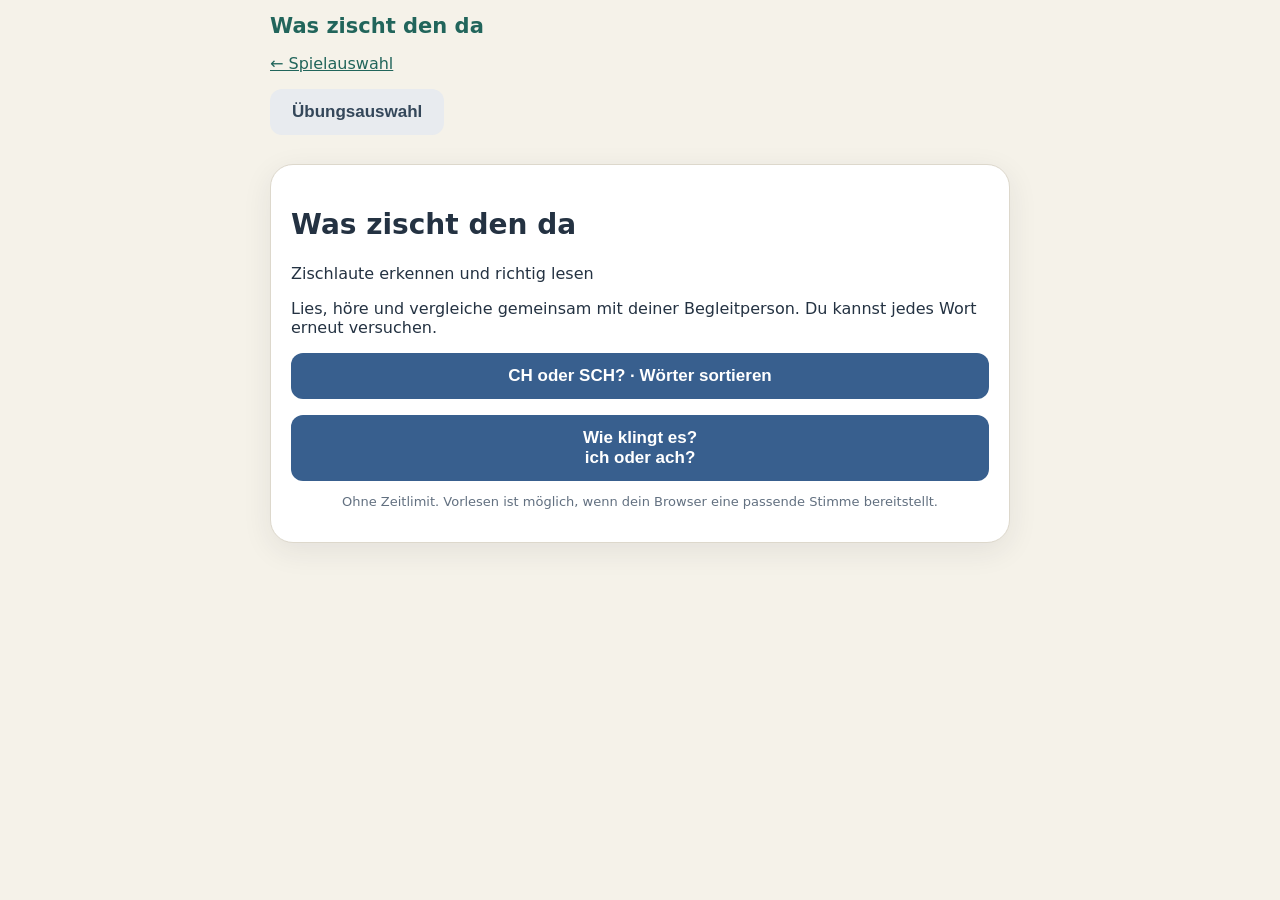
==== laute.html @ d6c812e1 "Add fifteen CH word pairs and randomize Ich or Ach questions" ====
<!doctype html><html lang="de"><head><meta charset="utf-8"><meta name="viewport" content="width=device-width,initial-scale=1"><title>Lesedetektive · Was zischt den da</title><link rel="icon" href="icon.svg"><style>
:root{font-family:system-ui,'Segoe UI',sans-serif;color:#243242;background:#f5f2e9}*{box-sizing:border-box}body{margin:0;padding:14px}.app{max-width:740px;margin:auto}.top{display:flex;justify-content:space-between;align-items:center;gap:8px}.brand{font-size:21px;font-weight:850}.sub{color:#627080;font-size:13px}.progress{display:flex;gap:4px;margin:13px 0 16px}.progress i{height:8px;flex:1;background:#dddcd3;border-radius:10px}.progress i.current{background:#6494ce}.progress i.done{background:#64ad80}.card{border:1px solid #ddd8cc;background:white;border-radius:23px;padding:20px;box-shadow:0 8px 30px #1f293715}.eyebrow{font-size:12px;color:#66778b;letter-spacing:.09em;font-weight:800;text-align:center;text-transform:uppercase}.reading{min-height:160px;display:flex;flex-direction:column;justify-content:center;align-items:center;gap:17px;padding:12px 0 20px}.duel{display:flex;gap:15px;justify-content:center;align-items:center;flex-wrap:wrap}.duel span{font-weight:850;font-size:clamp(34px,7vw,58px);background:#f2f5fa;padding:13px 20px;border-radius:16px}.duel span:nth-child(1){color:#2874ad}.duel span:nth-child(2){color:#ad6c21}.readline{text-align:center;font-size:clamp(24px,4.5vw,33px);font-weight:700;line-height:1.5}.readline.small{font-size:clamp(20px,3.8vw,26px)}.actions{display:flex;justify-content:center;gap:65px;margin:14px 0}.circle{width:84px;height:84px;border:0;border-radius:50%;font-size:38px;color:white;font-weight:bold;box-shadow:0 5px 0 #0002;cursor:pointer;touch-action:manipulation}.red{background:#d44747}.green{background:#21975a}.caption{text-align:center;font-size:13px;color:#66717d}.flag{font-size:13px;text-align:center;color:#9a581f;margin:8px}.searchwords{display:flex;gap:7px;justify-content:center;align-items:center;flex-wrap:wrap;padding:13px 0}.word{border:2px solid #d7dce5;background:#f0f3f7;color:#4c5662;border-radius:12px;min-width:80px;padding:11px 12px;font-size:clamp(16px,3vw,22px);font-weight:750;transition:transform .2s,background .2s;position:relative}.word.active{background:#fff1bc;border-color:#c58c20;color:#34312b;transform:scale(1.12);box-shadow:0 4px 10px #a67a2433;z-index:2}.word.found{background:#e5f3eb;border-color:#77b58a;color:#426e50}.word.found:after{content:' ✓'}.word.jump{animation:jump .5s ease}@keyframes jump{40%{transform:translateY(-13px) scale(1.15)}70%{transform:translateY(1px)}}.scene{position:relative;width:100%;aspect-ratio:1.28;border:3px solid #e2dacb;border-radius:19px;overflow:hidden;background:linear-gradient(#cfe9f5 0 58%,#acd498 58% 100%)}.scene.winter{background:linear-gradient(#bddff3 0 54%,#f3f9fc 54% 100%)}.scene.field{background:linear-gradient(#d3effd 0 50%,#9dd18c 50% 100%)}.scene.room{background:linear-gradient(#fbe9d6 0 65%,#d9b895 65%)}.scene.pond{background:linear-gradient(#b5e6f7 0 48%,#92cd77 48% 65%,#65b6d7 65%)}.scene.space{background:linear-gradient(#bde7fb 0 50%,#b7dba0 50%)}.scene:before{content:'';position:absolute;inset:0;pointer-events:none;background:radial-gradient(circle at 87% 15%,#ffe188 0 5%,transparent 5.3%),radial-gradient(ellipse at 12% 22%,#fff9 0 8%,transparent 8.5%)}.object{position:absolute;display:flex;align-items:center;justify-content:center;border:2px solid transparent;background:none;border-radius:20px;font-size:clamp(26px,6vw,54px);line-height:1.1;min-width:40px;min-height:40px;transform:translate(-50%,-50%);cursor:pointer;touch-action:manipulation;padding:2px;user-select:none}.object.big{font-size:clamp(50px,11vw,98px)}.object.sm{font-size:clamp(24px,4.5vw,39px)}.object.found{background:#e8ffde99;border-color:#319d66}.object.found:after{content:'✓';position:absolute;right:-5px;top:-9px;color:white;background:#289552;border-radius:50%;font-size:15px;padding:4px}.object.wrong{animation:shake .32s}@keyframes shake{0%,100%{translate:0}30%{translate:-5px}70%{translate:5px}}.object:focus-visible,.circle:focus-visible,.nav:focus-visible{outline:4px solid #1467be}.notice{font-size:14px;min-height:38px;text-align:center;padding:10px 0;color:#456274}.nav{background:#385f8e;border:0;border-radius:12px;color:white;font-size:17px;font-weight:750;padding:13px 22px;cursor:pointer}.nav.secondary{background:#e8ebef;color:#34475a}.bottom{display:flex;justify-content:space-between;gap:8px;flex-wrap:wrap}.hidden{display:none!important}.end{text-align:center;display:grid;gap:13px;justify-items:center;padding:35px 5px}.end .medal{font-size:65px}.helper{margin-top:13px;font-size:13px;color:#627080;text-align:center}button:disabled{opacity:.45;cursor:default}@media(max-width:420px){body{padding:7px}.card{padding:13px}.circle{width:76px;height:76px}.actions{gap:46px}.word{min-width:68px;padding:8px}}
a{color:#21655b}h1{font-size:28px}.brand{color:#21655b}</style></head><body><main class="app"><header class="top"><div class="brand">Was zischt den da</div><div id="counter" class="sub"></div></header><p><a href="index.html">← Spielauswahl</a></p><button id="menuButton" class="nav secondary">Übungsauswahl</button><div id="progress" class="progress"></div><section id="menu" class="card"><h1>Was zischt den da</h1><p>Zischlaute erkennen und richtig lesen</p><p>Lies, höre und vergleiche gemeinsam mit deiner Begleitperson. Du kannst jedes Wort erneut versuchen.</p><div style="display:grid;gap:16px"><button class="nav" onclick="startSort()">CH oder SCH? · Wörter sortieren</button><button class="nav" onclick="startFamily()">Wie klingt es?<br>ich oder ach?</button></div><p class="helper">Ohne Zeitlimit. Vorlesen ist möglich, wenn dein Browser eine passende Stimme bereitstellt.</p></section><section id="newgame" class="card hidden"><div id="newcontent"></div><p id="feedback" class="notice" aria-live="polite"></p></section></main><script>
const $=id=>document.getElementById(id);
const shuffle=a=>{let r=[...a];for(let i=r.length-1;i>0;i--){const j=Math.floor(Math.random()*(i+1));[r[i],r[j]]=[r[j],r[i]]}return r};
function show(which){for(const id of ['menu','newgame'])$(id).classList.toggle('hidden',id!==which)}
const soft=["ich","sich","weichen","sichern","mich","dich","Licht","Gesicht","Becher","weich","Sträucher","Fläche","Fächer","Nächte","echt","Wächter","lächeln","sprechen","schwächer","räuchern","Tücher","Küche","Bräuche","Köche"];
const rough=["ach","Bach","wach","krachen","wachen","Sachen","machen","Dach","Fach","lachen","suchen","Buch","Tuch","Strauch","flach","Nacht","acht","Sprache","schwach","Rauch","Kuchen","brauchen","kochen"];
const sh=['mischen','wischen','matschen','Schein','scheuen','Asche','Fisch','Tisch','Tasche','waschen','Masche','Schule'];
const families=[["Bach","Bäche","Ein Bach fließt. Zwei Bäche fließen."],["Buch","Bücher","Ein Buch liegt auf dem Tisch. Daneben liegen zwei Bücher."],["Loch","Löcher","Ein Loch ist im Käse. Der andere Käse hat viele Löcher."],["Dach","Dächer","Ein Dach ist rot. Die anderen Dächer sind blau."],["Bauch","Bäuche","Ein Bauch knurrt. Nach dem Essen sind die Bäuche voll."],["Strauch","Sträucher"],["flach","Fläche"],["Fach","Fächer"],["Nacht","Nächte"],["acht","echt"],["wachen","Wächter"],["lachen","lächeln"],["Sprache","sprechen"],["schwach","schwächer"],["wach","weich"],["Rauch","räuchern"],["Tuch","Tücher"],["Kuchen","Küche"],["brauchen","Bräuche"],["kochen","Köche"]];
let queue=[],qi=0,kind='',locked=false,selected=null,familyQuestion='ich';
function speakWord(word){if(!('speechSynthesis' in window)){feedback('Hier ist keine Vorlesestimme verfügbar. Bitte lass dir das Wort vorlesen.');return}speechSynthesis.cancel();const u=new SpeechSynthesisUtterance(word);u.lang='de-DE';u.rate=.78;speechSynthesis.speak(u)}
function feedback(t){$('feedback').textContent=t}
function home(){if('speechSynthesis' in window)speechSynthesis.cancel();show('menu');$('counter').textContent='';$('progress').innerHTML=''}
$('menuButton').onclick=home;

function startSort(){kind='sort';queue=shuffle([...soft.map(w=>[w,'soft']),...rough.map(w=>[w,'rough']),...sh.map(w=>[w,'sh'])]);qi=0;renderNew()}
function startFamily(){kind='family';qi=0;renderNew()}
function newProgress(total){$('counter').textContent=(qi+1)+' / '+total;$('progress').innerHTML=Array.from({length:total},(_,i)=>'<i class="'+(i<qi?'done':i===qi?'current':'')+'"></i>').join('')}
function renderNew(){locked=false;selected=null;show('newgame');feedback('');if(kind==='sort'){newProgress(queue.length);let w=queue[qi][0];$('newcontent').innerHTML='<div class="eyebrow">CH oder SCH?</div><p>Lies das Wort laut. Wie klingt es?</p><div class="reading"><div class="readline" style="font-size:48px">'+w+'</div><button class="nav secondary" id="hear">🔊 Wort hören</button></div><div style="display:grid;gap:12px"><button class="nav" onclick="answer(\'soft\')">CH wie in ich</button><button class="nav" onclick="answer(\'rough\')">CH wie in ach</button><button class="nav" onclick="answer(\'sh\')">SCH wie in Schule</button></div><button class="nav hidden" id="continue" style="margin-top:18px" onclick="advance()">Weiter →</button>';$('hear').onclick=()=>speakWord(w)}else{newProgress(families.length);familyQuestion=Math.random()<.5?'ich':'ach';let f=families[qi];$('newcontent').innerHTML='<div class="eyebrow">Wie klingt es?<br>ich oder ach?</div><h2>Lies beide Wörter.</h2><div class="duel">'+f.slice(0,2).map((w,i)=>'<button class="nav secondary" style="font-size:36px" onclick="speakWord(families[qi]['+i+'])">'+w+' 🔊</button>').join('')+'</div>'+(f[2]?'<p class="readline small">'+f[2]+'</p>':'')+'<p>In welchem Wort klingt <strong>ch</strong> wie in <strong>'+familyQuestion+'</strong>?</p><div class="duel">'+f.slice(0,2).map((w,i)=>'<button class="nav" onclick="familyAnswer('+i+')">'+w+'</button>').join('')+'</div><div id="discovery" class="hidden"><p class="readline small">'+f[0]+' → '+f[1]+'</p><p>Die Buchstaben <strong>ch</strong> bleiben gleich. Sprich beide Wörter noch einmal und achte auf den Buchstaben davor.</p><button class="nav" onclick="advance()">Weiter →</button></div>'}}
function answer(group){if(locked)return;if(group!==queue[qi][1]){feedback('Hör noch einmal genau hin. Sprich das Wort zusammen mit deiner Begleitperson. Du kannst es erneut versuchen.');return}locked=true;feedback('✓ Richtig zugeordnet!');$('continue').classList.remove('hidden')}
function familyAnswer(i){if(locked)return;const correct=familyQuestion==='ich'?1:0;if(i!==correct){feedback('Sprich beide Wörter noch einmal. Suche den Klang wie in „'+familyQuestion+'“.');return}locked=true;feedback('✓ Genau! '+families[qi][correct]+' hat den '+(familyQuestion==='ich'?'Ich':'Ach')+'-Laut.');$('discovery').classList.remove('hidden')}
function advance(){qi++;let total=kind==='sort'?queue.length:families.length;if(qi<total){renderNew();return}show('newgame');$('counter').textContent=total+' / '+total;$('progress').innerHTML=Array.from({length:total},()=>'<i class="done"></i>').join('');feedback('');$('newcontent').innerHTML='<div class="end"><div class="medal">🌟</div><h1>Alles entdeckt!</h1><p>'+ (kind==='sort'?'Du hast alle '+total+' Wörter zugeordnet.':'Du hast alle '+total+' Wortpaare verglichen und den Ich-Laut und Ach-Laut entdeckt.')+'</p><button class="nav" onclick="'+(kind==='sort'?'startSort()':'startFamily()')+'">Noch eine Runde</button><button class="nav secondary" onclick="home()">Zur Spielauswahl</button></div>'}
home();

</script></body></html>
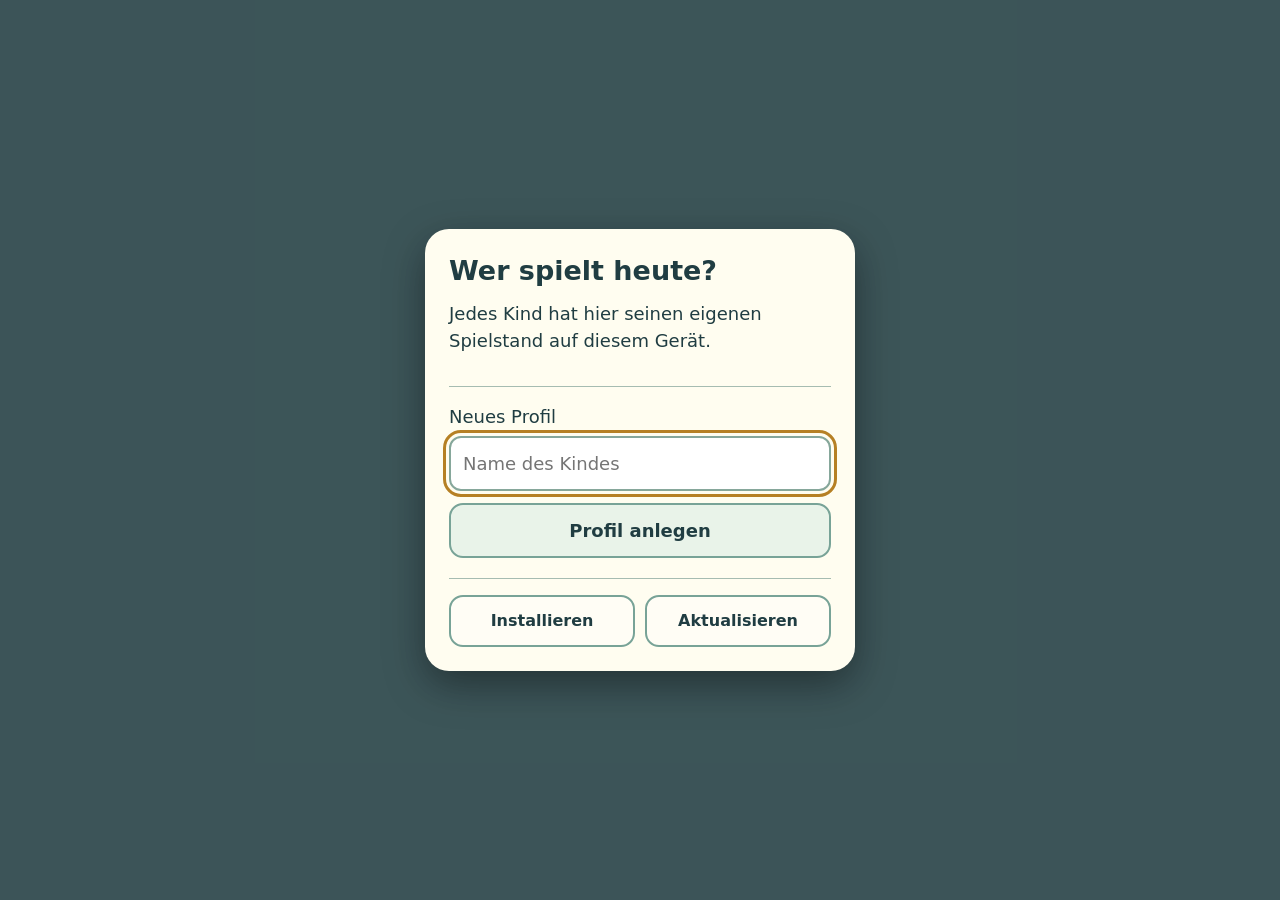
==== commit 0ae3186e: "Add local child profiles, resumable games and installable offline app" ====
--- a/laute.html
+++ b/laute.html
@@ -1,6 +1,6 @@
-<!doctype html><html lang="de"><head><meta charset="utf-8"><meta name="viewport" content="width=device-width,initial-scale=1"><title>Lesedetektive · Was zischt den da</title><link rel="icon" href="icon.svg"><style>
+<!doctype html><html lang="de" class="profile-loading"><head><meta charset="utf-8"><meta name="viewport" content="width=device-width,initial-scale=1,viewport-fit=cover"><title>Lesedetektive · Was zischt den da</title><link rel="icon" href="icon.svg"><style>
 :root{font-family:system-ui,'Segoe UI',sans-serif;color:#243242;background:#f5f2e9}*{box-sizing:border-box}body{margin:0;padding:14px}.app{max-width:740px;margin:auto}.top{display:flex;justify-content:space-between;align-items:center;gap:8px}.brand{font-size:21px;font-weight:850}.sub{color:#627080;font-size:13px}.progress{display:flex;gap:4px;margin:13px 0 16px}.progress i{height:8px;flex:1;background:#dddcd3;border-radius:10px}.progress i.current{background:#6494ce}.progress i.done{background:#64ad80}.card{border:1px solid #ddd8cc;background:white;border-radius:23px;padding:20px;box-shadow:0 8px 30px #1f293715}.eyebrow{font-size:12px;color:#66778b;letter-spacing:.09em;font-weight:800;text-align:center;text-transform:uppercase}.reading{min-height:160px;display:flex;flex-direction:column;justify-content:center;align-items:center;gap:17px;padding:12px 0 20px}.duel{display:flex;gap:15px;justify-content:center;align-items:center;flex-wrap:wrap}.duel span{font-weight:850;font-size:clamp(34px,7vw,58px);background:#f2f5fa;padding:13px 20px;border-radius:16px}.duel span:nth-child(1){color:#2874ad}.duel span:nth-child(2){color:#ad6c21}.readline{text-align:center;font-size:clamp(24px,4.5vw,33px);font-weight:700;line-height:1.5}.readline.small{font-size:clamp(20px,3.8vw,26px)}.actions{display:flex;justify-content:center;gap:65px;margin:14px 0}.circle{width:84px;height:84px;border:0;border-radius:50%;font-size:38px;color:white;font-weight:bold;box-shadow:0 5px 0 #0002;cursor:pointer;touch-action:manipulation}.red{background:#d44747}.green{background:#21975a}.caption{text-align:center;font-size:13px;color:#66717d}.flag{font-size:13px;text-align:center;color:#9a581f;margin:8px}.searchwords{display:flex;gap:7px;justify-content:center;align-items:center;flex-wrap:wrap;padding:13px 0}.word{border:2px solid #d7dce5;background:#f0f3f7;color:#4c5662;border-radius:12px;min-width:80px;padding:11px 12px;font-size:clamp(16px,3vw,22px);font-weight:750;transition:transform .2s,background .2s;position:relative}.word.active{background:#fff1bc;border-color:#c58c20;color:#34312b;transform:scale(1.12);box-shadow:0 4px 10px #a67a2433;z-index:2}.word.found{background:#e5f3eb;border-color:#77b58a;color:#426e50}.word.found:after{content:' ✓'}.word.jump{animation:jump .5s ease}@keyframes jump{40%{transform:translateY(-13px) scale(1.15)}70%{transform:translateY(1px)}}.scene{position:relative;width:100%;aspect-ratio:1.28;border:3px solid #e2dacb;border-radius:19px;overflow:hidden;background:linear-gradient(#cfe9f5 0 58%,#acd498 58% 100%)}.scene.winter{background:linear-gradient(#bddff3 0 54%,#f3f9fc 54% 100%)}.scene.field{background:linear-gradient(#d3effd 0 50%,#9dd18c 50% 100%)}.scene.room{background:linear-gradient(#fbe9d6 0 65%,#d9b895 65%)}.scene.pond{background:linear-gradient(#b5e6f7 0 48%,#92cd77 48% 65%,#65b6d7 65%)}.scene.space{background:linear-gradient(#bde7fb 0 50%,#b7dba0 50%)}.scene:before{content:'';position:absolute;inset:0;pointer-events:none;background:radial-gradient(circle at 87% 15%,#ffe188 0 5%,transparent 5.3%),radial-gradient(ellipse at 12% 22%,#fff9 0 8%,transparent 8.5%)}.object{position:absolute;display:flex;align-items:center;justify-content:center;border:2px solid transparent;background:none;border-radius:20px;font-size:clamp(26px,6vw,54px);line-height:1.1;min-width:40px;min-height:40px;transform:translate(-50%,-50%);cursor:pointer;touch-action:manipulation;padding:2px;user-select:none}.object.big{font-size:clamp(50px,11vw,98px)}.object.sm{font-size:clamp(24px,4.5vw,39px)}.object.found{background:#e8ffde99;border-color:#319d66}.object.found:after{content:'✓';position:absolute;right:-5px;top:-9px;color:white;background:#289552;border-radius:50%;font-size:15px;padding:4px}.object.wrong{animation:shake .32s}@keyframes shake{0%,100%{translate:0}30%{translate:-5px}70%{translate:5px}}.object:focus-visible,.circle:focus-visible,.nav:focus-visible{outline:4px solid #1467be}.notice{font-size:14px;min-height:38px;text-align:center;padding:10px 0;color:#456274}.nav{background:#385f8e;border:0;border-radius:12px;color:white;font-size:17px;font-weight:750;padding:13px 22px;cursor:pointer}.nav.secondary{background:#e8ebef;color:#34475a}.bottom{display:flex;justify-content:space-between;gap:8px;flex-wrap:wrap}.hidden{display:none!important}.end{text-align:center;display:grid;gap:13px;justify-items:center;padding:35px 5px}.end .medal{font-size:65px}.helper{margin-top:13px;font-size:13px;color:#627080;text-align:center}button:disabled{opacity:.45;cursor:default}@media(max-width:420px){body{padding:7px}.card{padding:13px}.circle{width:76px;height:76px}.actions{gap:46px}.word{min-width:68px;padding:8px}}
-a{color:#21655b}h1{font-size:28px}.brand{color:#21655b}</style></head><body><main class="app"><header class="top"><div class="brand">Was zischt den da</div><div id="counter" class="sub"></div></header><p><a href="index.html">← Spielauswahl</a></p><button id="menuButton" class="nav secondary">Übungsauswahl</button><div id="progress" class="progress"></div><section id="menu" class="card"><h1>Was zischt den da</h1><p>Zischlaute erkennen und richtig lesen</p><p>Lies, höre und vergleiche gemeinsam mit deiner Begleitperson. Du kannst jedes Wort erneut versuchen.</p><div style="display:grid;gap:16px"><button class="nav" onclick="startSort()">CH oder SCH? · Wörter sortieren</button><button class="nav" onclick="startFamily()">Wie klingt es?<br>ich oder ach?</button></div><p class="helper">Ohne Zeitlimit. Vorlesen ist möglich, wenn dein Browser eine passende Stimme bereitstellt.</p></section><section id="newgame" class="card hidden"><div id="newcontent"></div><p id="feedback" class="notice" aria-live="polite"></p></section></main><script>
+a{color:#21655b}h1{font-size:28px}.brand{color:#21655b}.ch-hint{font-size:17px;line-height:1.6;color:#52676c;margin:0 0 24px}.praise-overlay{position:fixed;inset:0;z-index:100;display:grid;place-items:center;padding:24px;background:#f4f2eef5}.praise-card{width:min(560px,100%);padding:clamp(32px,7vw,70px) 24px;text-align:center;border:1px solid #dddcd7;background:#faf9f6;border-radius:26px;box-shadow:0 15px 50px #27343012;animation:praisePop .4s ease-out}.praise-card p{margin:0 0 30px;font-size:clamp(34px,7vw,56px);font-weight:800;color:#344e48;line-height:1.25}@keyframes praisePop{0%{transform:scale(.7);opacity:0}70%{transform:scale(1.04);opacity:1}100%{transform:scale(1);opacity:1}}@media(prefers-reduced-motion:reduce){.praise-card{animation:none}}</style><link rel="stylesheet" href="app.css"><link rel="manifest" href="manifest.webmanifest"><link rel="apple-touch-icon" href="assets/apple-touch-icon.png"><meta name="apple-mobile-web-app-capable" content="yes"><meta name="apple-mobile-web-app-title" content="Lesedetektive"><meta name="theme-color" content="#21655b"><script src="profiles.js" defer></script><script src="pwa.js" defer></script></head><body><main class="app"><header class="top"><div class="brand">Was zischt den da</div><div id="counter" class="sub"></div></header><span class="profile-badge" data-profile-name></span><p><a href="index.html">← Spielauswahl</a></p><button id="menuButton" class="nav secondary">Übungsauswahl</button><div id="progress" class="progress"></div><section id="menu" class="card"><h1>Was zischt den da</h1><p>Zischlaute erkennen und richtig lesen</p><p>Lies, höre und vergleiche gemeinsam mit deiner Begleitperson. Du kannst jedes Wort erneut versuchen.</p><div style="display:grid;gap:16px"><button class="nav" onclick="startSort()">CH oder SCH? · Wörter sortieren</button><button class="nav" onclick="startFamily()">Wie klingt es?<br>ich oder ach?</button></div><p class="helper">Ohne Zeitlimit. Vorlesen ist möglich, wenn dein Browser eine passende Stimme bereitstellt.</p></section><section id="newgame" class="card hidden"><div id="newcontent"></div><p id="feedback" class="notice" aria-live="polite"></p></section></main><section id="praiseOverlay" class="praise-overlay hidden" role="dialog" aria-modal="true" aria-labelledby="praiseText"><div class="praise-card"><p id="praiseText" role="status" aria-live="polite"></p><button id="praiseSkip" class="nav secondary">Überspringen →</button></div></section><script>
 const $=id=>document.getElementById(id);
 const shuffle=a=>{let r=[...a];for(let i=r.length-1;i>0;i--){const j=Math.floor(Math.random()*(i+1));[r[i],r[j]]=[r[j],r[i]]}return r};
 function show(which){for(const id of ['menu','newgame'])$(id).classList.toggle('hidden',id!==which)}
@@ -11,16 +11,50 @@
 let queue=[],qi=0,kind='',locked=false,selected=null,familyQuestion='ich';
 function speakWord(word){if(!('speechSynthesis' in window)){feedback('Hier ist keine Vorlesestimme verfügbar. Bitte lass dir das Wort vorlesen.');return}speechSynthesis.cancel();const u=new SpeechSynthesisUtterance(word);u.lang='de-DE';u.rate=.78;speechSynthesis.speak(u)}
 function feedback(t){$('feedback').textContent=t}
-function home(){if('speechSynthesis' in window)speechSynthesis.cancel();show('menu');$('counter').textContent='';$('progress').innerHTML=''}
+
+const praiseMessages=['Prima!','Gut gemacht!','weiter so','Richtig!','Klasse!','Toll!','weiter gehts!','Gut erkannt!'];
+let praiseBag=[],praiseTimer=null,praisePending=false,praiseSequence=0,lastPraise='';
+function hidePraise(){clearTimeout(praiseTimer);praiseTimer=null;praisePending=false;praiseSequence++;$('praiseOverlay').classList.add('hidden');$('newcontent').inert=false}
+function finishPraise(){if(!praisePending)return;hidePraise();advance()}
+function showPraise(){
+ hidePraise();if(!praiseBag.length){praiseBag=shuffle(praiseMessages);if(praiseBag.at(-1)===lastPraise)praiseBag.unshift(praiseBag.pop())}
+ lastPraise=praiseBag.pop();$('praiseText').textContent=lastPraise;praisePending=true;const sequence=praiseSequence;
+ $('newcontent').inert=true;$('praiseOverlay').classList.remove('hidden');$('praiseSkip').focus();
+ praiseTimer=setTimeout(()=>{if(sequence===praiseSequence)finishPraise()},3000);
+}
+$('praiseSkip').onclick=finishPraise;
+function home(){hidePraise();if('speechSynthesis' in window)speechSynthesis.cancel();show('menu');$('counter').textContent='';$('progress').innerHTML=''}
 $('menuButton').onclick=home;
 
-function startSort(){kind='sort';queue=shuffle([...soft.map(w=>[w,'soft']),...rough.map(w=>[w,'rough']),...sh.map(w=>[w,'sh'])]);qi=0;renderNew()}
-function startFamily(){kind='family';qi=0;renderNew()}
+function startSort(){hidePraise();kind='sort';queue=shuffle([...soft.map(w=>[w,'soft']),...rough.map(w=>[w,'rough']),...sh.map(w=>[w,'sh'])]);qi=0;renderNew()}
+function startFamily(){hidePraise();kind='family';qi=0;renderNew()}
 function newProgress(total){$('counter').textContent=(qi+1)+' / '+total;$('progress').innerHTML=Array.from({length:total},(_,i)=>'<i class="'+(i<qi?'done':i===qi?'current':'')+'"></i>').join('')}
-function renderNew(){locked=false;selected=null;show('newgame');feedback('');if(kind==='sort'){newProgress(queue.length);let w=queue[qi][0];$('newcontent').innerHTML='<div class="eyebrow">CH oder SCH?</div><p>Lies das Wort laut. Wie klingt es?</p><div class="reading"><div class="readline" style="font-size:48px">'+w+'</div><button class="nav secondary" id="hear">🔊 Wort hören</button></div><div style="display:grid;gap:12px"><button class="nav" onclick="answer(\'soft\')">CH wie in ich</button><button class="nav" onclick="answer(\'rough\')">CH wie in ach</button><button class="nav" onclick="answer(\'sh\')">SCH wie in Schule</button></div><button class="nav hidden" id="continue" style="margin-top:18px" onclick="advance()">Weiter →</button>';$('hear').onclick=()=>speakWord(w)}else{newProgress(families.length);familyQuestion=Math.random()<.5?'ich':'ach';let f=families[qi];$('newcontent').innerHTML='<div class="eyebrow">Wie klingt es?<br>ich oder ach?</div><h2>Lies beide Wörter.</h2><div class="duel">'+f.slice(0,2).map((w,i)=>'<button class="nav secondary" style="font-size:36px" onclick="speakWord(families[qi]['+i+'])">'+w+' 🔊</button>').join('')+'</div>'+(f[2]?'<p class="readline small">'+f[2]+'</p>':'')+'<p>In welchem Wort klingt <strong>ch</strong> wie in <strong>'+familyQuestion+'</strong>?</p><div class="duel">'+f.slice(0,2).map((w,i)=>'<button class="nav" onclick="familyAnswer('+i+')">'+w+'</button>').join('')+'</div><div id="discovery" class="hidden"><p class="readline small">'+f[0]+' → '+f[1]+'</p><p>Die Buchstaben <strong>ch</strong> bleiben gleich. Sprich beide Wörter noch einmal und achte auf den Buchstaben davor.</p><button class="nav" onclick="advance()">Weiter →</button></div>'}}
+function renderNew(){locked=false;selected=null;show('newgame');feedback('');if(kind==='sort'){newProgress(queue.length);let w=queue[qi][0];$('newcontent').innerHTML='<div class="eyebrow">CH oder SCH?</div><p>Lies das Wort laut. Wie klingt es?</p><div class="reading"><div class="readline" style="font-size:48px">'+w+'</div><button class="nav secondary" id="hear">🔊 Wort hören</button></div><div style="display:grid;gap:12px"><button class="nav" onclick="answer(\'soft\')">CH wie in ich</button><button class="nav" onclick="answer(\'rough\')">CH wie in ach</button><button class="nav" onclick="answer(\'sh\')">SCH wie in Schule</button></div><button class="nav hidden" id="continue" style="margin-top:18px" onclick="advance()">Weiter →</button>';$('hear').onclick=()=>speakWord(w)}else{newProgress(families.length);familyQuestion=restoredFamilyQuestion||(Math.random()<.5?'ich':'ach');restoredFamilyQuestion=null;let f=families[qi];$('newcontent').innerHTML='<div class="eyebrow">Wie klingt es?<br>ich oder ach?</div><h2>Lies beide Wörter.</h2><p class="ch-hint">Die Buchstaben <strong>ch</strong> bleiben gleich. Lies dann den Text darunter.</p><div class="duel">'+f.slice(0,2).map((w,i)=>'<button class="nav secondary" style="font-size:36px" onclick="speakWord(families[qi]['+i+'])">'+w+' 🔊</button>').join('')+'</div>'+(f[2]?'<p class="readline small">'+f[2]+'</p>':'')+'<p>In welchem Wort klingt <strong>ch</strong> wie in <strong>'+familyQuestion+'</strong>?</p><div class="duel">'+f.slice(0,2).map((w,i)=>'<button class="nav" onclick="familyAnswer('+i+')">'+w+'</button>').join('')+'</div>'}}
 function answer(group){if(locked)return;if(group!==queue[qi][1]){feedback('Hör noch einmal genau hin. Sprich das Wort zusammen mit deiner Begleitperson. Du kannst es erneut versuchen.');return}locked=true;feedback('✓ Richtig zugeordnet!');$('continue').classList.remove('hidden')}
-function familyAnswer(i){if(locked)return;const correct=familyQuestion==='ich'?1:0;if(i!==correct){feedback('Sprich beide Wörter noch einmal. Suche den Klang wie in „'+familyQuestion+'“.');return}locked=true;feedback('✓ Genau! '+families[qi][correct]+' hat den '+(familyQuestion==='ich'?'Ich':'Ach')+'-Laut.');$('discovery').classList.remove('hidden')}
-function advance(){qi++;let total=kind==='sort'?queue.length:families.length;if(qi<total){renderNew();return}show('newgame');$('counter').textContent=total+' / '+total;$('progress').innerHTML=Array.from({length:total},()=>'<i class="done"></i>').join('');feedback('');$('newcontent').innerHTML='<div class="end"><div class="medal">🌟</div><h1>Alles entdeckt!</h1><p>'+ (kind==='sort'?'Du hast alle '+total+' Wörter zugeordnet.':'Du hast alle '+total+' Wortpaare verglichen und den Ich-Laut und Ach-Laut entdeckt.')+'</p><button class="nav" onclick="'+(kind==='sort'?'startSort()':'startFamily()')+'">Noch eine Runde</button><button class="nav secondary" onclick="home()">Zur Spielauswahl</button></div>'}
+function familyAnswer(i){if(locked)return;const correct=familyQuestion==='ich'?1:0;if(i!==correct){feedback('Sprich beide Wörter noch einmal. Suche den Klang wie in „'+familyQuestion+'“.');return}locked=true;feedback('✓ Genau! '+families[qi][correct]+' hat den '+(familyQuestion==='ich'?'Ich':'Ach')+'-Laut.');showPraise()}
+function advance(){hidePraise();qi++;let total=kind==='sort'?queue.length:families.length;if(qi<total){renderNew();return}show('newgame');$('counter').textContent=total+' / '+total;$('progress').innerHTML=Array.from({length:total},()=>'<i class="done"></i>').join('');feedback('');$('newcontent').innerHTML='<div class="end"><div class="medal">🌟</div><h1>Alles entdeckt!</h1><p>'+ (kind==='sort'?'Du hast alle '+total+' Wörter zugeordnet.':'Du hast alle '+total+' Wortpaare verglichen und den Ich-Laut und Ach-Laut entdeckt.')+'</p><button class="nav" onclick="'+(kind==='sort'?'startSort()':'startFamily()')+'">Noch eine Runde</button><button class="nav secondary" onclick="home()">Zur Spielauswahl</button></div>'}
+
+let restoredFamilyQuestion=null;
+function saveSoundProgress(){
+ if(!kind)return;const total=kind==='sort'?queue.length:families.length;
+ window.LDProfiles?.save('laute',{kind,qi:Math.min(qi+(locked?1:0),total),queue:kind==='sort'?queue:[],familyQuestion:kind==='family'&&!locked?familyQuestion:null});
+}
+const persistedSoundRender=renderNew;renderNew=function(){persistedSoundRender();saveSoundProgress()};
+const persistedSoundAnswer=answer;answer=function(group){persistedSoundAnswer(group);saveSoundProgress()};
+const persistedFamilyAnswer=familyAnswer;familyAnswer=function(i){persistedFamilyAnswer(i);saveSoundProgress()};
+const persistedSoundAdvance=advance;advance=function(){persistedSoundAdvance();saveSoundProgress()};
+window.addEventListener('ld-profile-ready',()=>{
+ const saved=window.LDProfiles.load('laute');if(!saved||!['sort','family'].includes(saved.kind)||!Number.isInteger(saved.qi)||saved.qi<0)return;
+ if(saved.kind==='sort'){
+  const expected=[...soft.map(w=>[w,'soft']),...rough.map(w=>[w,'rough']),...sh.map(w=>[w,'sh'])];
+  if(!Array.isArray(saved.queue)||saved.queue.length!==expected.length||new Set(saved.queue.map(p=>Array.isArray(p)?p[0]:null)).size!==expected.length||!saved.queue.every(p=>Array.isArray(p)&&expected.some(e=>e[0]===p[0]&&e[1]===p[1])))return;
+  queue=saved.queue;
+ }
+ kind=saved.kind;const total=kind==='sort'?queue.length:families.length;if(saved.qi>total)return;
+ qi=saved.qi;locked=false;
+ if(qi===total){qi=total-1;advance();return}
+ restoredFamilyQuestion=['ich','ach'].includes(saved.familyQuestion)?saved.familyQuestion:null;renderNew();
+});
 home();
 
-</script></body></html>+</script></body></html>
--- a/app.css
+++ b/app.css
@@ -0,0 +1,6 @@
+.profile-loading main{visibility:hidden}
+.profile-panel{box-sizing:border-box;width:min(430px,calc(100% - 16px));max-height:calc(100dvh - 16px);overflow-y:auto;overscroll-behavior:contain;border:0;border-radius:24px;padding:24px;background:#fffdf0;color:#203d42;box-shadow:0 14px 40px #0006;font:18px/1.5 system-ui,sans-serif}
+.profile-panel::backdrop{background:#203d42dd}.profile-panel h2{margin:0;font-size:27px;line-height:1.3}.profile-panel p{margin:12px 0}.profile-list{display:grid;gap:9px;margin:16px 0}.profile-panel button{font:inherit;font-weight:750;border:2px solid #78a397;border-radius:14px;background:#e9f3e9;color:#203d42;padding:12px;cursor:pointer;min-height:48px}.profile-list button{text-align:left}.profile-create{border-top:1px solid #a6bcb1;padding-top:16px;display:grid;gap:12px}.profile-panel label{display:grid;gap:6px}.profile-panel input{font:inherit;padding:12px;border:2px solid #86a79b;border-radius:12px;width:100%;min-width:0;box-sizing:border-box;background:#fff}.profile-error{color:#a43d29}.profile-error:empty,.profile-storage:empty,[data-app-status]:empty{display:none}.profile-storage{font-size:14px}.profile-install{border-top:1px solid #a6bcb1;margin-top:20px;padding-top:16px;display:flex;flex-wrap:wrap;gap:10px}.profile-install button{flex:1;background:#fffdf5;font-size:16px}.profile-install [data-app-status]{width:100%;font-size:14px}.profile-cancel{width:100%;margin-top:12px}
+.app-tools{display:flex;align-items:center;justify-content:space-between;gap:12px;flex-wrap:wrap;padding:12px 0;margin-bottom:20px;font-size:15px}.app-tools .profile-current{font-weight:650;color:#21655b}.app-tools .tool-buttons{display:flex;gap:8px;flex-wrap:wrap}.app-tools button{font:inherit;border:1px solid #a9c1b6;border-radius:11px;background:#fffdf5;color:#203d42;padding:9px 12px;min-height:44px;cursor:pointer}.app-tools [data-app-status]{flex-basis:100%;margin:0;font-size:14px;color:#526e63}.profile-badge{display:block;font-size:14px;letter-spacing:0;text-transform:none;color:#62796f;margin:4px 0}button:focus-visible,input:focus-visible{outline:3px solid #b68024;outline-offset:3px}
+@media(min-width:600px) and (max-height:500px){.profile-panel{width:min(680px,calc(100% - 16px));padding:12px 16px;border-radius:16px}.profile-panel form{grid-template-columns:minmax(0,1fr) auto;align-items:end;gap:10px}.profile-panel h2{font-size:1.2em}.profile-panel p{margin:8px 0}.profile-list{margin:8px 0}}
+@supports(padding:env(safe-area-inset-top)){body{padding-top:env(safe-area-inset-top);padding-bottom:env(safe-area-inset-bottom)}}
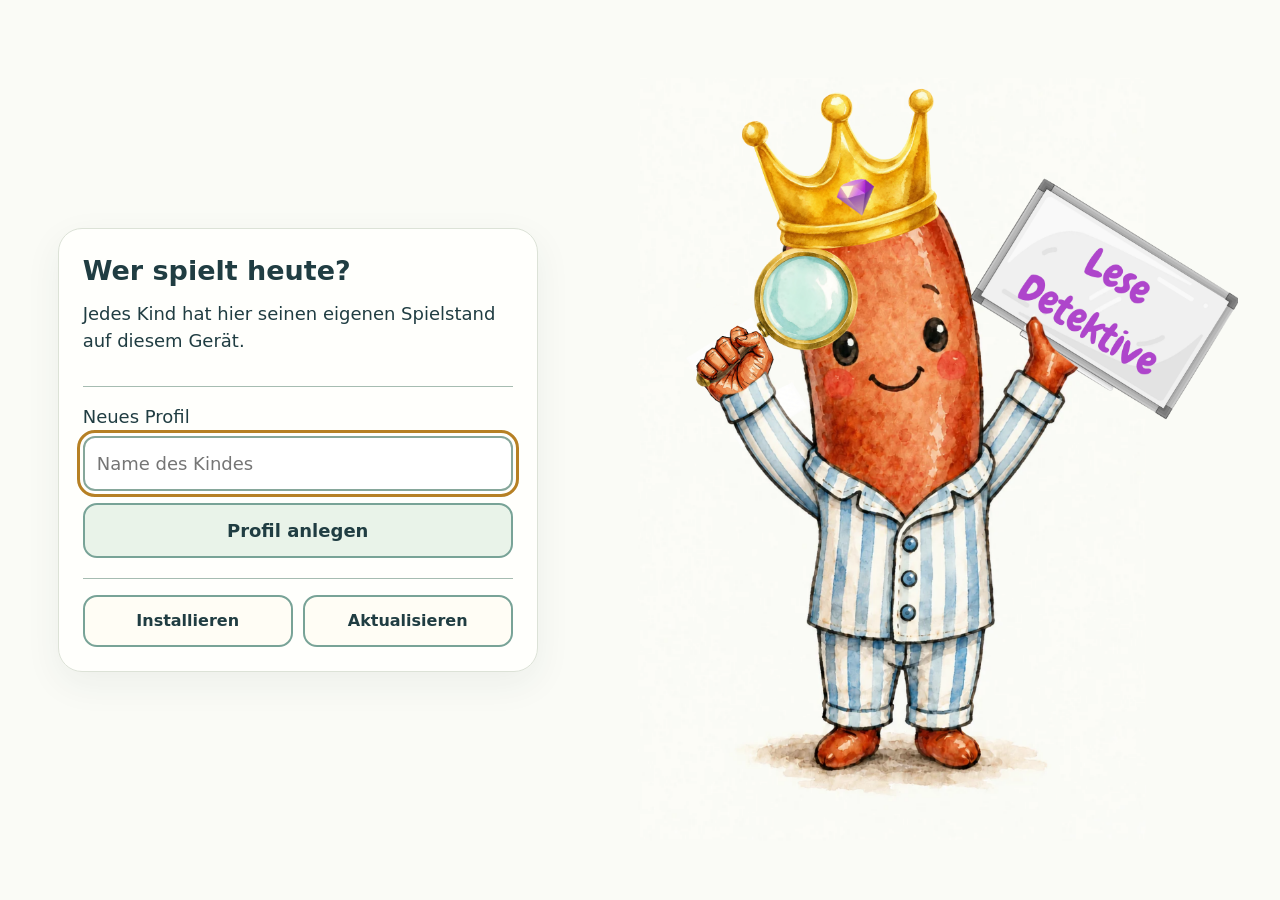
==== commit 134017dc: "Correct Was zischt denn da title and replace welcome image with high-resolution original" ====
--- a/laute.html
+++ b/laute.html
@@ -1,6 +1,6 @@
-<!doctype html><html lang="de" class="profile-loading"><head><meta charset="utf-8"><meta name="viewport" content="width=device-width,initial-scale=1,viewport-fit=cover"><title>Lesedetektive · Was zischt den da</title><link rel="icon" href="icon.svg"><style>
+<!doctype html><html lang="de" class="profile-loading"><head><meta charset="utf-8"><meta name="viewport" content="width=device-width,initial-scale=1,viewport-fit=cover"><title>Lesedetektive · Was zischt denn da?</title><link rel="icon" href="icon.svg"><style>
 :root{font-family:system-ui,'Segoe UI',sans-serif;color:#243242;background:#f5f2e9}*{box-sizing:border-box}body{margin:0;padding:14px}.app{max-width:740px;margin:auto}.top{display:flex;justify-content:space-between;align-items:center;gap:8px}.brand{font-size:21px;font-weight:850}.sub{color:#627080;font-size:13px}.progress{display:flex;gap:4px;margin:13px 0 16px}.progress i{height:8px;flex:1;background:#dddcd3;border-radius:10px}.progress i.current{background:#6494ce}.progress i.done{background:#64ad80}.card{border:1px solid #ddd8cc;background:white;border-radius:23px;padding:20px;box-shadow:0 8px 30px #1f293715}.eyebrow{font-size:12px;color:#66778b;letter-spacing:.09em;font-weight:800;text-align:center;text-transform:uppercase}.reading{min-height:160px;display:flex;flex-direction:column;justify-content:center;align-items:center;gap:17px;padding:12px 0 20px}.duel{display:flex;gap:15px;justify-content:center;align-items:center;flex-wrap:wrap}.duel span{font-weight:850;font-size:clamp(34px,7vw,58px);background:#f2f5fa;padding:13px 20px;border-radius:16px}.duel span:nth-child(1){color:#2874ad}.duel span:nth-child(2){color:#ad6c21}.readline{text-align:center;font-size:clamp(24px,4.5vw,33px);font-weight:700;line-height:1.5}.readline.small{font-size:clamp(20px,3.8vw,26px)}.actions{display:flex;justify-content:center;gap:65px;margin:14px 0}.circle{width:84px;height:84px;border:0;border-radius:50%;font-size:38px;color:white;font-weight:bold;box-shadow:0 5px 0 #0002;cursor:pointer;touch-action:manipulation}.red{background:#d44747}.green{background:#21975a}.caption{text-align:center;font-size:13px;color:#66717d}.flag{font-size:13px;text-align:center;color:#9a581f;margin:8px}.searchwords{display:flex;gap:7px;justify-content:center;align-items:center;flex-wrap:wrap;padding:13px 0}.word{border:2px solid #d7dce5;background:#f0f3f7;color:#4c5662;border-radius:12px;min-width:80px;padding:11px 12px;font-size:clamp(16px,3vw,22px);font-weight:750;transition:transform .2s,background .2s;position:relative}.word.active{background:#fff1bc;border-color:#c58c20;color:#34312b;transform:scale(1.12);box-shadow:0 4px 10px #a67a2433;z-index:2}.word.found{background:#e5f3eb;border-color:#77b58a;color:#426e50}.word.found:after{content:' ✓'}.word.jump{animation:jump .5s ease}@keyframes jump{40%{transform:translateY(-13px) scale(1.15)}70%{transform:translateY(1px)}}.scene{position:relative;width:100%;aspect-ratio:1.28;border:3px solid #e2dacb;border-radius:19px;overflow:hidden;background:linear-gradient(#cfe9f5 0 58%,#acd498 58% 100%)}.scene.winter{background:linear-gradient(#bddff3 0 54%,#f3f9fc 54% 100%)}.scene.field{background:linear-gradient(#d3effd 0 50%,#9dd18c 50% 100%)}.scene.room{background:linear-gradient(#fbe9d6 0 65%,#d9b895 65%)}.scene.pond{background:linear-gradient(#b5e6f7 0 48%,#92cd77 48% 65%,#65b6d7 65%)}.scene.space{background:linear-gradient(#bde7fb 0 50%,#b7dba0 50%)}.scene:before{content:'';position:absolute;inset:0;pointer-events:none;background:radial-gradient(circle at 87% 15%,#ffe188 0 5%,transparent 5.3%),radial-gradient(ellipse at 12% 22%,#fff9 0 8%,transparent 8.5%)}.object{position:absolute;display:flex;align-items:center;justify-content:center;border:2px solid transparent;background:none;border-radius:20px;font-size:clamp(26px,6vw,54px);line-height:1.1;min-width:40px;min-height:40px;transform:translate(-50%,-50%);cursor:pointer;touch-action:manipulation;padding:2px;user-select:none}.object.big{font-size:clamp(50px,11vw,98px)}.object.sm{font-size:clamp(24px,4.5vw,39px)}.object.found{background:#e8ffde99;border-color:#319d66}.object.found:after{content:'✓';position:absolute;right:-5px;top:-9px;color:white;background:#289552;border-radius:50%;font-size:15px;padding:4px}.object.wrong{animation:shake .32s}@keyframes shake{0%,100%{translate:0}30%{translate:-5px}70%{translate:5px}}.object:focus-visible,.circle:focus-visible,.nav:focus-visible{outline:4px solid #1467be}.notice{font-size:14px;min-height:38px;text-align:center;padding:10px 0;color:#456274}.nav{background:#385f8e;border:0;border-radius:12px;color:white;font-size:17px;font-weight:750;padding:13px 22px;cursor:pointer}.nav.secondary{background:#e8ebef;color:#34475a}.bottom{display:flex;justify-content:space-between;gap:8px;flex-wrap:wrap}.hidden{display:none!important}.end{text-align:center;display:grid;gap:13px;justify-items:center;padding:35px 5px}.end .medal{font-size:65px}.helper{margin-top:13px;font-size:13px;color:#627080;text-align:center}button:disabled{opacity:.45;cursor:default}@media(max-width:420px){body{padding:7px}.card{padding:13px}.circle{width:76px;height:76px}.actions{gap:46px}.word{min-width:68px;padding:8px}}
-a{color:#21655b}h1{font-size:28px}.brand{color:#21655b}.ch-hint{font-size:17px;line-height:1.6;color:#52676c;margin:0 0 24px}.praise-overlay{position:fixed;inset:0;z-index:100;display:grid;place-items:center;padding:24px;background:#f4f2eef5}.praise-card{width:min(560px,100%);padding:clamp(32px,7vw,70px) 24px;text-align:center;border:1px solid #dddcd7;background:#faf9f6;border-radius:26px;box-shadow:0 15px 50px #27343012;animation:praisePop .4s ease-out}.praise-card p{margin:0 0 30px;font-size:clamp(34px,7vw,56px);font-weight:800;color:#344e48;line-height:1.25}@keyframes praisePop{0%{transform:scale(.7);opacity:0}70%{transform:scale(1.04);opacity:1}100%{transform:scale(1);opacity:1}}@media(prefers-reduced-motion:reduce){.praise-card{animation:none}}</style><link rel="stylesheet" href="app.css"><link rel="manifest" href="manifest.webmanifest"><link rel="apple-touch-icon" href="assets/apple-touch-icon.png"><meta name="apple-mobile-web-app-capable" content="yes"><meta name="apple-mobile-web-app-title" content="Lesedetektive"><meta name="theme-color" content="#21655b"><script src="profiles.js" defer></script><script src="pwa.js" defer></script></head><body><main class="app"><header class="top"><div class="brand">Was zischt den da</div><div id="counter" class="sub"></div></header><span class="profile-badge" data-profile-name></span><p><a href="index.html">← Spielauswahl</a></p><button id="menuButton" class="nav secondary">Übungsauswahl</button><div id="progress" class="progress"></div><section id="menu" class="card"><h1>Was zischt den da</h1><p>Zischlaute erkennen und richtig lesen</p><p>Lies, höre und vergleiche gemeinsam mit deiner Begleitperson. Du kannst jedes Wort erneut versuchen.</p><div style="display:grid;gap:16px"><button class="nav" onclick="startSort()">CH oder SCH? · Wörter sortieren</button><button class="nav" onclick="startFamily()">Wie klingt es?<br>ich oder ach?</button></div><p class="helper">Ohne Zeitlimit. Vorlesen ist möglich, wenn dein Browser eine passende Stimme bereitstellt.</p></section><section id="newgame" class="card hidden"><div id="newcontent"></div><p id="feedback" class="notice" aria-live="polite"></p></section></main><section id="praiseOverlay" class="praise-overlay hidden" role="dialog" aria-modal="true" aria-labelledby="praiseText"><div class="praise-card"><p id="praiseText" role="status" aria-live="polite"></p><button id="praiseSkip" class="nav secondary">Überspringen →</button></div></section><script>
+a{color:#21655b}h1{font-size:28px}.brand{color:#21655b}.ch-hint{font-size:17px;line-height:1.6;color:#52676c;margin:0 0 24px}.praise-overlay{position:fixed;inset:0;z-index:100;display:grid;place-items:center;padding:24px;background:#f4f2eef5}.praise-card{width:min(560px,100%);padding:clamp(32px,7vw,70px) 24px;text-align:center;border:1px solid #dddcd7;background:#faf9f6;border-radius:26px;box-shadow:0 15px 50px #27343012;animation:praisePop .4s ease-out}.praise-card p{margin:0 0 30px;font-size:clamp(34px,7vw,56px);font-weight:800;color:#344e48;line-height:1.25}@keyframes praisePop{0%{transform:scale(.7);opacity:0}70%{transform:scale(1.04);opacity:1}100%{transform:scale(1);opacity:1}}@media(prefers-reduced-motion:reduce){.praise-card{animation:none}}</style><link rel="stylesheet" href="app.css"><link rel="manifest" href="manifest.webmanifest"><link rel="apple-touch-icon" href="assets/apple-touch-icon.png"><meta name="apple-mobile-web-app-capable" content="yes"><meta name="apple-mobile-web-app-title" content="Lesedetektive"><meta name="theme-color" content="#21655b"><script src="profiles.js" defer></script><script src="pwa.js" defer></script></head><body class="page-laute"><main class="app"><header class="top"><div class="brand">Was zischt denn da?</div><div id="counter" class="sub"></div></header><span class="profile-badge" data-profile-name></span><p><a href="index.html">← Spielauswahl</a></p><button id="menuButton" class="nav secondary">Übungsauswahl</button><div id="progress" class="progress"></div><section id="menu" class="card"><h1>Was zischt denn da?</h1><p>Zischlaute erkennen und richtig lesen</p><p>Lies, höre und vergleiche gemeinsam mit deiner Begleitperson. Du kannst jedes Wort erneut versuchen.</p><div style="display:grid;gap:16px"><button class="nav" onclick="startSort()">CH oder SCH? · Wörter sortieren</button><button class="nav" onclick="startFamily()">Wie klingt es?<br>ich oder ach?</button></div><p class="helper">Ohne Zeitlimit. Vorlesen ist möglich, wenn dein Browser eine passende Stimme bereitstellt.</p></section><section id="newgame" class="card hidden"><div id="newcontent"></div><p id="feedback" class="notice" aria-live="polite"></p></section></main><section id="praiseOverlay" class="praise-overlay hidden" role="dialog" aria-modal="true" aria-labelledby="praiseText"><div class="praise-card"><p id="praiseText" role="status" aria-live="polite"></p><button id="praiseSkip" class="nav secondary">Überspringen →</button></div></section><script>
 const $=id=>document.getElementById(id);
 const shuffle=a=>{let r=[...a];for(let i=r.length-1;i>0;i--){const j=Math.floor(Math.random()*(i+1));[r[i],r[j]]=[r[j],r[i]]}return r};
 function show(which){for(const id of ['menu','newgame'])$(id).classList.toggle('hidden',id!==which)}
--- a/app.css
+++ b/app.css
@@ -4,3 +4,94 @@
 .app-tools{display:flex;align-items:center;justify-content:space-between;gap:12px;flex-wrap:wrap;padding:12px 0;margin-bottom:20px;font-size:15px}.app-tools .profile-current{font-weight:650;color:#21655b}.app-tools .tool-buttons{display:flex;gap:8px;flex-wrap:wrap}.app-tools button{font:inherit;border:1px solid #a9c1b6;border-radius:11px;background:#fffdf5;color:#203d42;padding:9px 12px;min-height:44px;cursor:pointer}.app-tools [data-app-status]{flex-basis:100%;margin:0;font-size:14px;color:#526e63}.profile-badge{display:block;font-size:14px;letter-spacing:0;text-transform:none;color:#62796f;margin:4px 0}button:focus-visible,input:focus-visible{outline:3px solid #b68024;outline-offset:3px}
 @media(min-width:600px) and (max-height:500px){.profile-panel{width:min(680px,calc(100% - 16px));padding:12px 16px;border-radius:16px}.profile-panel form{grid-template-columns:minmax(0,1fr) auto;align-items:end;gap:10px}.profile-panel h2{font-size:1.2em}.profile-panel p{margin:8px 0}.profile-list{margin:8px 0}}
 @supports(padding:env(safe-area-inset-top)){body{padding-top:env(safe-area-inset-top);padding-bottom:env(safe-area-inset-bottom)}}
+
+/* Portrait workspaces grow with the available screen; landscape stays unchanged.
+   No fixed page heights, page scaling or zoom restrictions: long content can scroll. */
+@media (orientation:portrait){
+  body.page-home,body.page-reading,body.page-laute{padding:0}
+  .page-home main,.page-reading main,.page-laute main.app{
+    box-sizing:border-box;width:100%;max-width:1000px;min-height:100svh;margin:0 auto;
+    padding:clamp(18px,3vw,36px);padding-top:max(clamp(18px,3vw,36px),env(safe-area-inset-top));padding-bottom:max(24px,env(safe-area-inset-bottom));
+    display:flex;flex-direction:column;
+  }
+  .page-laute .top{gap:16px}.page-laute .brand{font-size:clamp(24px,4vw,38px);line-height:1.3}
+  .page-laute .sub{font-size:clamp(16px,2.4vw,23px);white-space:nowrap}
+  .page-laute main.app>p{margin:14px 0;font-size:clamp(17px,2.4vw,23px)}
+  .page-laute #menuButton{align-self:flex-start;font-size:clamp(17px,2.4vw,24px);padding:12px 20px}
+  .page-laute .profile-badge,.page-reading .profile-badge{font-size:clamp(15px,2vw,20px);margin:8px 0}
+  .page-laute #progress{margin:clamp(20px,3svh,36px) 0}.page-laute .progress i{height:clamp(9px,1.2vw,13px)}
+  .page-laute #menu,.page-laute #newgame{
+    flex:1;width:100%;display:flex;flex-direction:column;justify-content:center;
+    min-height:55svh;padding:clamp(24px,4vw,48px);border-radius:clamp(23px,3vw,32px);margin-bottom:20px;
+  }
+  .page-laute #menu h1{font-size:clamp(28px,4.8vw,44px);line-height:1.25;margin:10px 0 18px}
+  .page-laute #menu>p{font-size:clamp(18px,2.8vw,27px);line-height:1.6}
+  .page-laute #menu>div{gap:clamp(18px,2.6svh,30px)!important;margin:20px 0}
+  .page-laute .nav{font-size:clamp(19px,2.9vw,29px);line-height:1.4;padding:clamp(14px,2.4vw,24px);min-height:clamp(54px,7svh,88px);white-space:normal;overflow-wrap:break-word}
+  .page-laute #newcontent{display:flex;flex-direction:column;gap:clamp(14px,2svh,26px);width:100%;min-width:0}
+  .page-laute #newcontent .eyebrow{font-size:clamp(14px,2vw,20px);line-height:1.5}
+  .page-laute #newcontent h2{font-size:clamp(27px,4vw,40px);line-height:1.3;margin:4px 0}
+  .page-laute #newcontent>p,.page-laute .ch-hint{font-size:clamp(18px,2.8vw,27px);line-height:1.6;margin:0}
+  .page-laute #newcontent .readline.small{font-size:clamp(24px,3.6vw,37px);line-height:1.6}
+  .page-laute #newcontent .reading{min-height:clamp(160px,23svh,300px);gap:clamp(20px,3svh,36px);padding:16px 0}
+  .page-laute #newcontent .reading>.readline{font-size:clamp(50px,10vw,100px)!important;overflow-wrap:anywhere}
+  .page-laute .duel{gap:clamp(14px,2.6vw,28px);margin:8px 0}
+  .page-laute .duel button{font-size:clamp(28px,4.8vw,52px)!important;max-width:100%;min-width:0}
+  .page-laute #feedback{font-size:clamp(17px,2.6vw,25px);line-height:1.5;margin:clamp(16px,2.5svh,30px) 0 0;min-height:0}
+  .page-laute #feedback:empty{display:none}.page-laute .helper{font-size:clamp(15px,2.2vw,21px)}
+  .page-laute .praise-card{width:min(760px,100%);padding:clamp(36px,8vw,88px) 24px}
+  .page-laute .praise-card p{font-size:clamp(38px,8vw,76px)}
+
+  .page-reading header h1{font-size:clamp(24px,4vw,38px)}
+  .page-reading #counter{font-size:clamp(15px,2.3vw,23px)}
+  .page-reading nav{margin:16px 0;font-size:clamp(17px,2.4vw,24px)}
+  .page-reading .game-progress{gap:clamp(9px,1.6vw,17px);margin:clamp(18px,3svh,34px) 0}
+  .page-reading .progress-dot{width:clamp(11px,1.7vw,17px);height:clamp(11px,1.7vw,17px)}
+  .page-reading #readingCard{flex:1;width:100%;max-width:none;min-height:55svh;display:flex;flex-direction:column;justify-content:center;padding:clamp(28px,5vw,60px);margin:12px 0 24px}
+  .page-reading #category{font-size:clamp(14px,2.1vw,21px)}
+  .page-reading .reading{font-size:clamp(40px,8vw,84px);line-height:1.65;margin:clamp(24px,4svh,48px) 0;min-height:0;overflow-wrap:break-word}
+  .page-reading .reading.story{font-size:clamp(27px,4.5vw,48px)}
+  .page-reading .read-hint{font-size:clamp(18px,2.6vw,26px);max-width:620px;margin:20px auto 28px}
+  .page-reading #search{align-self:center;font-size:clamp(25px,3.8vw,36px);padding:18px 42px;min-height:66px}
+  .page-reading #searchPanel{width:100%;max-width:none;padding:clamp(12px,2.6vw,28px);margin:12px 0 24px}
+  .page-reading .stage{max-width:none}.page-reading .word,.page-reading .search-label{font-size:clamp(19px,2.8vw,29px)}
+  .page-reading .row button{font-size:clamp(18px,2.5vw,25px);min-height:56px;padding:14px 20px}
+  .page-reading footer{margin-top:auto;font-size:clamp(15px,2.1vw,20px)}
+
+  .page-home main{justify-content:center}.page-home header{margin-bottom:clamp(24px,4svh,50px)}
+  .page-home h1{font-size:clamp(36px,7vw,64px)}.page-home .intro{font-size:clamp(19px,2.8vw,28px);max-width:none}
+  .page-home .games{grid-template-columns:1fr;gap:clamp(20px,3svh,36px)}
+  .page-home .game{padding:clamp(26px,4vw,46px)}.page-home .game h2{font-size:clamp(26px,4vw,38px)}
+  .page-home .game p{font-size:clamp(18px,2.7vw,26px)}.page-home .badge{font-size:clamp(36px,5vw,52px)}
+  .page-home .start{font-size:clamp(19px,2.8vw,27px);padding:13px 24px}
+  .page-home .app-tools{font-size:clamp(16px,2.3vw,23px);gap:16px;margin-bottom:26px}
+  .profile-panel{width:min(640px,calc(100% - 24px));padding:clamp(24px,4vw,42px);font-size:clamp(18px,2.7vw,26px)}
+  .profile-panel h2{font-size:clamp(28px,4.5vw,40px)}.profile-list{gap:clamp(12px,2vw,20px)}
+  .profile-panel input,.profile-panel button{font-size:inherit;padding:clamp(12px,2vw,20px)}
+  .profile-install button{font-size:clamp(17px,2.5vw,24px)}
+}
+
+/* The original PNG is never stretched to a different aspect ratio. Its paper
+   colour fills the rest of the viewport instead of cropping the head/sign. */
+.profile-welcome{--welcome-paper:#fafbf6;width:100vw;height:100dvh;max-width:none;max-height:none;margin:0;padding:0;border:0;background:var(--welcome-paper);color:#203d42;overflow:hidden}
+.profile-welcome[open]{display:grid;grid-template-columns:minmax(300px,1fr) minmax(0,1.15fr);grid-template-areas:"controls art"}
+.profile-welcome::backdrop{background:#fafbf6}
+.welcome-art{grid-area:art;position:relative;min-width:0;min-height:0;overflow:hidden;background:#fafbf6;display:flex;align-items:center;justify-content:center}
+.welcome-art img,.home-art img{display:block;width:auto;height:100%;max-width:100%;max-height:2688px;object-fit:contain}
+.welcome-controls{grid-area:controls;min-height:0;min-width:0;overflow-y:auto;overscroll-behavior:contain;display:flex;padding:clamp(16px,3vw,40px)}
+.profile-welcome .profile-panel{width:min(100%,480px);max-height:none;margin:auto;flex-shrink:0;background:#fffffcf5;border:1px solid #dce2d7;box-shadow:0 12px 36px #203d4210}
+.page-home{background:#fafbf6}.home-art{position:fixed;top:0;right:0;width:52vw;height:100svh;display:flex;align-items:center;justify-content:center;overflow:hidden;background:#fafbf6;pointer-events:none;z-index:0}
+.page-home main{position:relative;z-index:1;width:48%;max-width:650px;margin:0;padding:clamp(20px,3vw,42px)}
+.page-home .games{grid-template-columns:1fr}.page-home .game{background:#fffffcf5;padding:clamp(20px,2.3vw,30px)}
+.page-home header{margin-bottom:24px}.page-home h1{font-size:clamp(30px,4vw,48px)}.page-home .intro{margin-bottom:16px}
+@media (orientation:portrait){
+  .profile-welcome[open]{grid-template-columns:1fr;grid-template-rows:min(43svh,650px) minmax(0,1fr);grid-template-areas:"art" "controls"}
+  .welcome-art img,.home-art img{position:absolute;top:0;left:50%;transform:translateX(-50%);width:min(100%,calc(min(43svh,650px) * 1.1),1792px);height:auto;max-width:none;max-height:none}
+  .welcome-controls{padding:12px clamp(12px,2.4vw,28px) max(16px,env(safe-area-inset-bottom));scroll-padding-block:16px}
+  .profile-welcome .profile-panel{width:min(100%,640px);padding:clamp(20px,3vw,34px);border-radius:24px}
+  .page-home .home-art{position:relative;top:auto;right:auto;width:100%;height:min(43svh,650px)}
+  .page-home main{width:100%;max-width:1000px;min-height:0;margin:auto;padding:clamp(20px,3vw,36px)}
+}
+@media (orientation:landscape) and (max-height:540px){
+  .welcome-controls{padding:12px}.profile-welcome .profile-panel{padding:16px;font-size:16px}.profile-welcome .profile-panel h2{font-size:23px}.profile-welcome .profile-panel p{margin:8px 0}.profile-welcome .profile-install{margin-top:12px;padding-top:12px}
+}
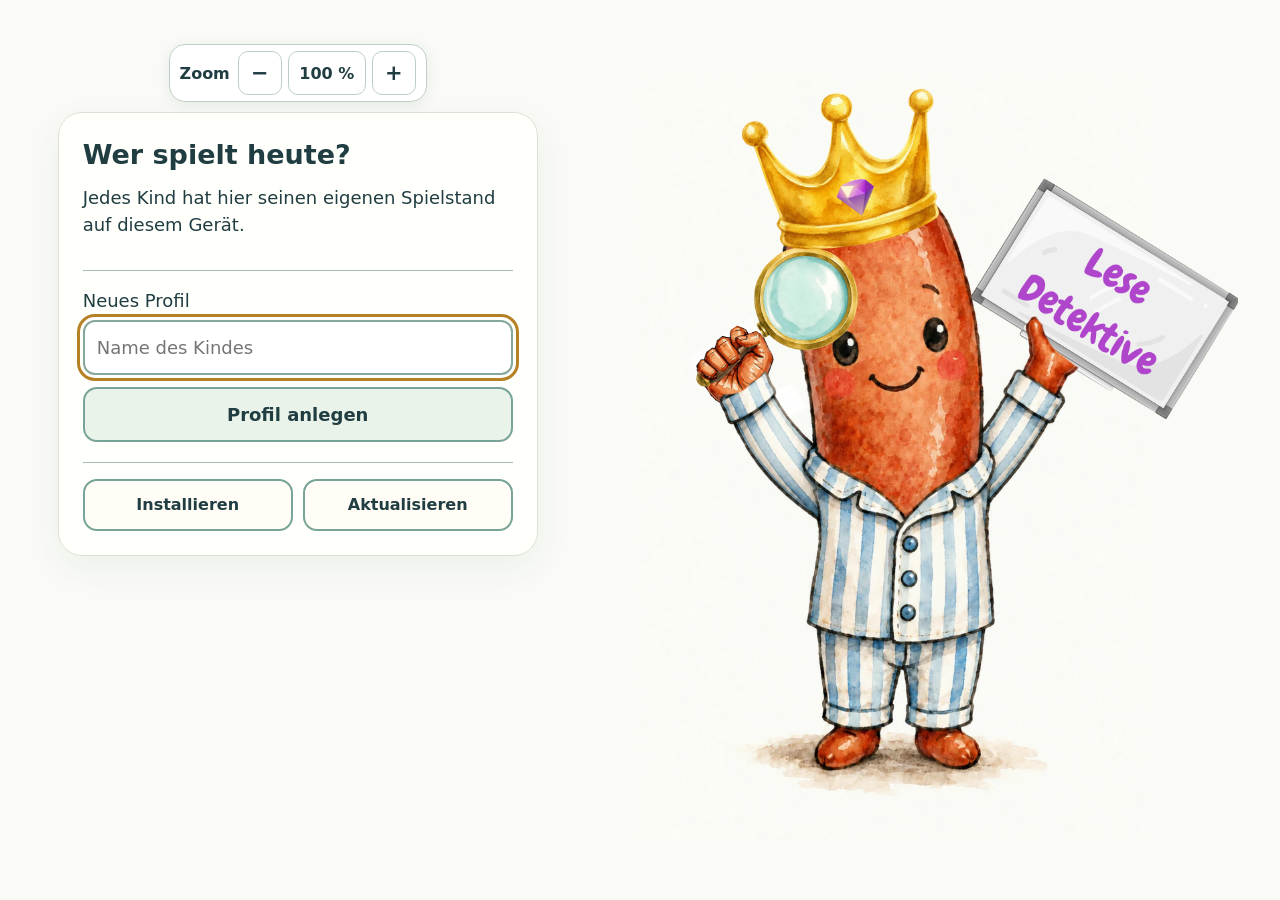
==== commit 03bda039: "Ergaenze gespeicherten Zoom fuer alle Spielseiten und Karten" ====
--- a/laute.html
+++ b/laute.html
@@ -1,6 +1,6 @@
 <!doctype html><html lang="de" class="profile-loading"><head><meta charset="utf-8"><meta name="viewport" content="width=device-width,initial-scale=1,viewport-fit=cover"><title>Lesedetektive · Was zischt denn da?</title><link rel="icon" href="icon.svg"><style>
 :root{font-family:system-ui,'Segoe UI',sans-serif;color:#243242;background:#f5f2e9}*{box-sizing:border-box}body{margin:0;padding:14px}.app{max-width:740px;margin:auto}.top{display:flex;justify-content:space-between;align-items:center;gap:8px}.brand{font-size:21px;font-weight:850}.sub{color:#627080;font-size:13px}.progress{display:flex;gap:4px;margin:13px 0 16px}.progress i{height:8px;flex:1;background:#dddcd3;border-radius:10px}.progress i.current{background:#6494ce}.progress i.done{background:#64ad80}.card{border:1px solid #ddd8cc;background:white;border-radius:23px;padding:20px;box-shadow:0 8px 30px #1f293715}.eyebrow{font-size:12px;color:#66778b;letter-spacing:.09em;font-weight:800;text-align:center;text-transform:uppercase}.reading{min-height:160px;display:flex;flex-direction:column;justify-content:center;align-items:center;gap:17px;padding:12px 0 20px}.duel{display:flex;gap:15px;justify-content:center;align-items:center;flex-wrap:wrap}.duel span{font-weight:850;font-size:clamp(34px,7vw,58px);background:#f2f5fa;padding:13px 20px;border-radius:16px}.duel span:nth-child(1){color:#2874ad}.duel span:nth-child(2){color:#ad6c21}.readline{text-align:center;font-size:clamp(24px,4.5vw,33px);font-weight:700;line-height:1.5}.readline.small{font-size:clamp(20px,3.8vw,26px)}.actions{display:flex;justify-content:center;gap:65px;margin:14px 0}.circle{width:84px;height:84px;border:0;border-radius:50%;font-size:38px;color:white;font-weight:bold;box-shadow:0 5px 0 #0002;cursor:pointer;touch-action:manipulation}.red{background:#d44747}.green{background:#21975a}.caption{text-align:center;font-size:13px;color:#66717d}.flag{font-size:13px;text-align:center;color:#9a581f;margin:8px}.searchwords{display:flex;gap:7px;justify-content:center;align-items:center;flex-wrap:wrap;padding:13px 0}.word{border:2px solid #d7dce5;background:#f0f3f7;color:#4c5662;border-radius:12px;min-width:80px;padding:11px 12px;font-size:clamp(16px,3vw,22px);font-weight:750;transition:transform .2s,background .2s;position:relative}.word.active{background:#fff1bc;border-color:#c58c20;color:#34312b;transform:scale(1.12);box-shadow:0 4px 10px #a67a2433;z-index:2}.word.found{background:#e5f3eb;border-color:#77b58a;color:#426e50}.word.found:after{content:' ✓'}.word.jump{animation:jump .5s ease}@keyframes jump{40%{transform:translateY(-13px) scale(1.15)}70%{transform:translateY(1px)}}.scene{position:relative;width:100%;aspect-ratio:1.28;border:3px solid #e2dacb;border-radius:19px;overflow:hidden;background:linear-gradient(#cfe9f5 0 58%,#acd498 58% 100%)}.scene.winter{background:linear-gradient(#bddff3 0 54%,#f3f9fc 54% 100%)}.scene.field{background:linear-gradient(#d3effd 0 50%,#9dd18c 50% 100%)}.scene.room{background:linear-gradient(#fbe9d6 0 65%,#d9b895 65%)}.scene.pond{background:linear-gradient(#b5e6f7 0 48%,#92cd77 48% 65%,#65b6d7 65%)}.scene.space{background:linear-gradient(#bde7fb 0 50%,#b7dba0 50%)}.scene:before{content:'';position:absolute;inset:0;pointer-events:none;background:radial-gradient(circle at 87% 15%,#ffe188 0 5%,transparent 5.3%),radial-gradient(ellipse at 12% 22%,#fff9 0 8%,transparent 8.5%)}.object{position:absolute;display:flex;align-items:center;justify-content:center;border:2px solid transparent;background:none;border-radius:20px;font-size:clamp(26px,6vw,54px);line-height:1.1;min-width:40px;min-height:40px;transform:translate(-50%,-50%);cursor:pointer;touch-action:manipulation;padding:2px;user-select:none}.object.big{font-size:clamp(50px,11vw,98px)}.object.sm{font-size:clamp(24px,4.5vw,39px)}.object.found{background:#e8ffde99;border-color:#319d66}.object.found:after{content:'✓';position:absolute;right:-5px;top:-9px;color:white;background:#289552;border-radius:50%;font-size:15px;padding:4px}.object.wrong{animation:shake .32s}@keyframes shake{0%,100%{translate:0}30%{translate:-5px}70%{translate:5px}}.object:focus-visible,.circle:focus-visible,.nav:focus-visible{outline:4px solid #1467be}.notice{font-size:14px;min-height:38px;text-align:center;padding:10px 0;color:#456274}.nav{background:#385f8e;border:0;border-radius:12px;color:white;font-size:17px;font-weight:750;padding:13px 22px;cursor:pointer}.nav.secondary{background:#e8ebef;color:#34475a}.bottom{display:flex;justify-content:space-between;gap:8px;flex-wrap:wrap}.hidden{display:none!important}.end{text-align:center;display:grid;gap:13px;justify-items:center;padding:35px 5px}.end .medal{font-size:65px}.helper{margin-top:13px;font-size:13px;color:#627080;text-align:center}button:disabled{opacity:.45;cursor:default}@media(max-width:420px){body{padding:7px}.card{padding:13px}.circle{width:76px;height:76px}.actions{gap:46px}.word{min-width:68px;padding:8px}}
-a{color:#21655b}h1{font-size:28px}.brand{color:#21655b}.ch-hint{font-size:17px;line-height:1.6;color:#52676c;margin:0 0 24px}.praise-overlay{position:fixed;inset:0;z-index:100;display:grid;place-items:center;padding:24px;background:#f4f2eef5}.praise-card{width:min(560px,100%);padding:clamp(32px,7vw,70px) 24px;text-align:center;border:1px solid #dddcd7;background:#faf9f6;border-radius:26px;box-shadow:0 15px 50px #27343012;animation:praisePop .4s ease-out}.praise-card p{margin:0 0 30px;font-size:clamp(34px,7vw,56px);font-weight:800;color:#344e48;line-height:1.25}@keyframes praisePop{0%{transform:scale(.7);opacity:0}70%{transform:scale(1.04);opacity:1}100%{transform:scale(1);opacity:1}}@media(prefers-reduced-motion:reduce){.praise-card{animation:none}}</style><link rel="stylesheet" href="app.css"><link rel="manifest" href="manifest.webmanifest"><link rel="apple-touch-icon" href="assets/apple-touch-icon.png"><meta name="apple-mobile-web-app-capable" content="yes"><meta name="apple-mobile-web-app-title" content="Lesedetektive"><meta name="theme-color" content="#21655b"><script src="profiles.js" defer></script><script src="pwa.js" defer></script></head><body class="page-laute"><main class="app"><header class="top"><div class="brand">Was zischt denn da?</div><div id="counter" class="sub"></div></header><span class="profile-badge" data-profile-name></span><p><a href="index.html">← Spielauswahl</a></p><button id="menuButton" class="nav secondary">Übungsauswahl</button><div id="progress" class="progress"></div><section id="menu" class="card"><h1>Was zischt denn da?</h1><p>Zischlaute erkennen und richtig lesen</p><p>Lies, höre und vergleiche gemeinsam mit deiner Begleitperson. Du kannst jedes Wort erneut versuchen.</p><div style="display:grid;gap:16px"><button class="nav" onclick="startSort()">CH oder SCH? · Wörter sortieren</button><button class="nav" onclick="startFamily()">Wie klingt es?<br>ich oder ach?</button></div><p class="helper">Ohne Zeitlimit. Vorlesen ist möglich, wenn dein Browser eine passende Stimme bereitstellt.</p></section><section id="newgame" class="card hidden"><div id="newcontent"></div><p id="feedback" class="notice" aria-live="polite"></p></section></main><section id="praiseOverlay" class="praise-overlay hidden" role="dialog" aria-modal="true" aria-labelledby="praiseText"><div class="praise-card"><p id="praiseText" role="status" aria-live="polite"></p><button id="praiseSkip" class="nav secondary">Überspringen →</button></div></section><script>
+a{color:#21655b}h1{font-size:28px}.brand{color:#21655b}.ch-hint{font-size:17px;line-height:1.6;color:#52676c;margin:0 0 24px}.praise-overlay{position:fixed;inset:0;z-index:100;display:grid;place-items:center;padding:24px;background:#f4f2eef5}.praise-card{width:min(560px,100%);padding:clamp(32px,7vw,70px) 24px;text-align:center;border:1px solid #dddcd7;background:#faf9f6;border-radius:26px;box-shadow:0 15px 50px #27343012;animation:praisePop .4s ease-out}.praise-card p{margin:0 0 30px;font-size:clamp(34px,7vw,56px);font-weight:800;color:#344e48;line-height:1.25}@keyframes praisePop{0%{transform:scale(.7);opacity:0}70%{transform:scale(1.04);opacity:1}100%{transform:scale(1);opacity:1}}@media(prefers-reduced-motion:reduce){.praise-card{animation:none}}</style><link rel="stylesheet" href="app.css"><link rel="manifest" href="manifest.webmanifest"><link rel="apple-touch-icon" href="assets/apple-touch-icon.png"><meta name="apple-mobile-web-app-capable" content="yes"><meta name="apple-mobile-web-app-title" content="Lesedetektive"><meta name="theme-color" content="#21655b"><script src="profiles.js" defer></script><script src="pwa.js" defer></script><script src="zoom.js" defer></script></head><body class="page-laute"><main class="app"><header class="top"><div class="brand">Was zischt denn da?</div><div id="counter" class="sub"></div></header><span class="profile-badge" data-profile-name></span><p><a href="index.html">← Spielauswahl</a></p><button id="menuButton" class="nav secondary">Übungsauswahl</button><div id="progress" class="progress"></div><section id="menu" class="card"><h1>Was zischt denn da?</h1><p>Zischlaute erkennen und richtig lesen</p><p>Lies, höre und vergleiche gemeinsam mit deiner Begleitperson. Du kannst jedes Wort erneut versuchen.</p><div style="display:grid;gap:16px"><button class="nav" onclick="startSort()">CH oder SCH? · Wörter sortieren</button><button class="nav" onclick="startFamily()">Wie klingt es?<br>ich oder ach?</button></div><p class="helper">Ohne Zeitlimit. Vorlesen ist möglich, wenn dein Browser eine passende Stimme bereitstellt.</p></section><section id="newgame" class="card hidden"><div id="newcontent"></div><p id="feedback" class="notice" aria-live="polite"></p></section></main><section id="praiseOverlay" class="praise-overlay hidden" role="dialog" aria-modal="true" aria-labelledby="praiseText"><div class="praise-card"><p id="praiseText" role="status" aria-live="polite"></p><button id="praiseSkip" class="nav secondary">Überspringen →</button></div></section><script>
 const $=id=>document.getElementById(id);
 const shuffle=a=>{let r=[...a];for(let i=r.length-1;i>0;i--){const j=Math.floor(Math.random()*(i+1));[r[i],r[j]]=[r[j],r[i]]}return r};
 function show(which){for(const id of ['menu','newgame'])$(id).classList.toggle('hidden',id!==which)}
--- a/app.css
+++ b/app.css
@@ -95,3 +95,19 @@
 @media (orientation:landscape) and (max-height:540px){
   .welcome-controls{padding:12px}.profile-welcome .profile-panel{padding:16px;font-size:16px}.profile-welcome .profile-panel h2{font-size:23px}.profile-welcome .profile-panel p{margin:8px 0}.profile-welcome .profile-install{margin-top:12px;padding-top:12px}
 }
+
+/* The expanded 24-card round keeps progress dots inside small screens. */
+.page-reading .game-progress{flex-wrap:wrap}
+
+/* Keep the controls at a usable size while enlarging the complete work area. */
+.zoom-controls{position:sticky;top:max(6px,env(safe-area-inset-top));left:6px;z-index:200;display:flex;align-items:center;justify-content:center;gap:6px;width:max-content;max-width:100%;margin:8px auto;padding:6px 10px;border:1px solid #becfc7;border-radius:16px;background:#fffffff5;box-shadow:0 3px 14px #203d4218;color:#203d42;font:16px/1.2 system-ui,sans-serif;isolation:isolate}
+.zoom-controls span{font-weight:650;margin-right:2px}.zoom-controls button{flex:none;min-width:44px;min-height:44px;margin:0;padding:8px;border:1px solid #bed0c5;border-radius:10px;background:#fff;color:#203d42;font:700 21px/1.2 system-ui,sans-serif;cursor:pointer;touch-action:manipulation}.zoom-controls [data-zoom="reset"]{min-width:78px;font-size:16px}.zoom-controls button:focus-visible{outline:3px solid #c48a20;outline-offset:2px}.zoom-controls button:disabled{opacity:.4;cursor:default}
+body>main,.profile-welcome .profile-panel,.praise-card{zoom:var(--app-zoom,1)}
+html[data-app-zoomed] body>main{min-width:min(100vw,980px)}
+html[data-app-zoomed] .page-home main{min-width:min(48vw,650px)}
+.profile-welcome .welcome-controls{display:block;overflow:auto}.welcome-controls>.zoom-controls{margin:0 auto 16px}.profile-welcome .profile-panel{margin:0 auto;overflow:visible}
+@media(orientation:portrait){html[data-app-zoomed] .page-home main{min-width:100vw}}
+@media print{.zoom-controls{display:none}}
+body.page-reading>main{width:min(100vw,980px)}body.page-laute>main{width:min(100vw,740px)}
+@media(orientation:portrait){body.page-reading>main,body.page-laute>main{width:min(100vw,1100px)}}
+#introDialog>:not(.zoom-controls){zoom:var(--app-zoom,1)}
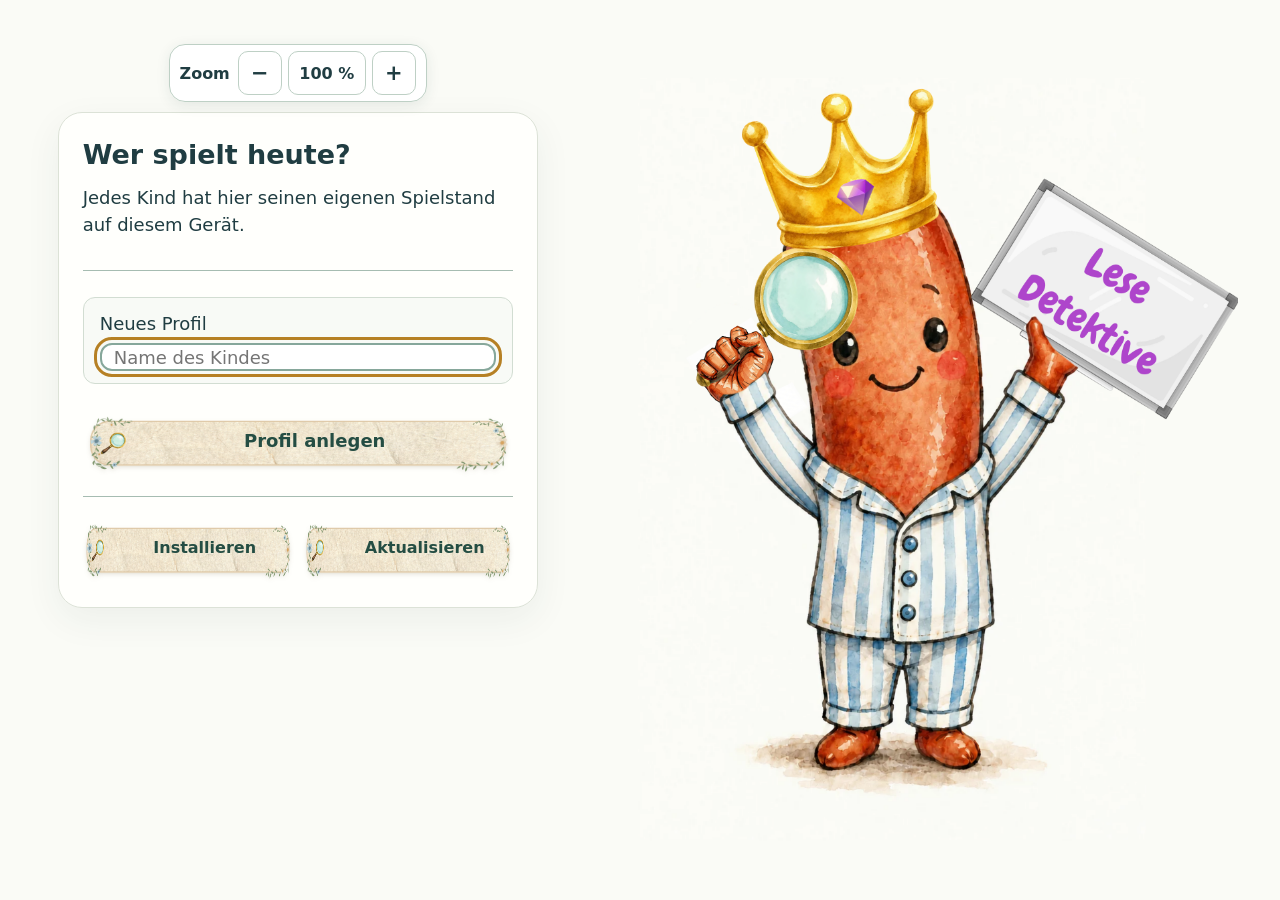
==== commit 9c522f96: "Veroeffentliche drei Spiele mit Paketen, Zeitrunden und Ergebnisblueten" ====
--- a/laute.html
+++ b/laute.html
@@ -1,60 +1 @@
-<!doctype html><html lang="de" class="profile-loading"><head><meta charset="utf-8"><meta name="viewport" content="width=device-width,initial-scale=1,viewport-fit=cover"><title>Lesedetektive · Was zischt denn da?</title><link rel="icon" href="icon.svg"><style>
-:root{font-family:system-ui,'Segoe UI',sans-serif;color:#243242;background:#f5f2e9}*{box-sizing:border-box}body{margin:0;padding:14px}.app{max-width:740px;margin:auto}.top{display:flex;justify-content:space-between;align-items:center;gap:8px}.brand{font-size:21px;font-weight:850}.sub{color:#627080;font-size:13px}.progress{display:flex;gap:4px;margin:13px 0 16px}.progress i{height:8px;flex:1;background:#dddcd3;border-radius:10px}.progress i.current{background:#6494ce}.progress i.done{background:#64ad80}.card{border:1px solid #ddd8cc;background:white;border-radius:23px;padding:20px;box-shadow:0 8px 30px #1f293715}.eyebrow{font-size:12px;color:#66778b;letter-spacing:.09em;font-weight:800;text-align:center;text-transform:uppercase}.reading{min-height:160px;display:flex;flex-direction:column;justify-content:center;align-items:center;gap:17px;padding:12px 0 20px}.duel{display:flex;gap:15px;justify-content:center;align-items:center;flex-wrap:wrap}.duel span{font-weight:850;font-size:clamp(34px,7vw,58px);background:#f2f5fa;padding:13px 20px;border-radius:16px}.duel span:nth-child(1){color:#2874ad}.duel span:nth-child(2){color:#ad6c21}.readline{text-align:center;font-size:clamp(24px,4.5vw,33px);font-weight:700;line-height:1.5}.readline.small{font-size:clamp(20px,3.8vw,26px)}.actions{display:flex;justify-content:center;gap:65px;margin:14px 0}.circle{width:84px;height:84px;border:0;border-radius:50%;font-size:38px;color:white;font-weight:bold;box-shadow:0 5px 0 #0002;cursor:pointer;touch-action:manipulation}.red{background:#d44747}.green{background:#21975a}.caption{text-align:center;font-size:13px;color:#66717d}.flag{font-size:13px;text-align:center;color:#9a581f;margin:8px}.searchwords{display:flex;gap:7px;justify-content:center;align-items:center;flex-wrap:wrap;padding:13px 0}.word{border:2px solid #d7dce5;background:#f0f3f7;color:#4c5662;border-radius:12px;min-width:80px;padding:11px 12px;font-size:clamp(16px,3vw,22px);font-weight:750;transition:transform .2s,background .2s;position:relative}.word.active{background:#fff1bc;border-color:#c58c20;color:#34312b;transform:scale(1.12);box-shadow:0 4px 10px #a67a2433;z-index:2}.word.found{background:#e5f3eb;border-color:#77b58a;color:#426e50}.word.found:after{content:' ✓'}.word.jump{animation:jump .5s ease}@keyframes jump{40%{transform:translateY(-13px) scale(1.15)}70%{transform:translateY(1px)}}.scene{position:relative;width:100%;aspect-ratio:1.28;border:3px solid #e2dacb;border-radius:19px;overflow:hidden;background:linear-gradient(#cfe9f5 0 58%,#acd498 58% 100%)}.scene.winter{background:linear-gradient(#bddff3 0 54%,#f3f9fc 54% 100%)}.scene.field{background:linear-gradient(#d3effd 0 50%,#9dd18c 50% 100%)}.scene.room{background:linear-gradient(#fbe9d6 0 65%,#d9b895 65%)}.scene.pond{background:linear-gradient(#b5e6f7 0 48%,#92cd77 48% 65%,#65b6d7 65%)}.scene.space{background:linear-gradient(#bde7fb 0 50%,#b7dba0 50%)}.scene:before{content:'';position:absolute;inset:0;pointer-events:none;background:radial-gradient(circle at 87% 15%,#ffe188 0 5%,transparent 5.3%),radial-gradient(ellipse at 12% 22%,#fff9 0 8%,transparent 8.5%)}.object{position:absolute;display:flex;align-items:center;justify-content:center;border:2px solid transparent;background:none;border-radius:20px;font-size:clamp(26px,6vw,54px);line-height:1.1;min-width:40px;min-height:40px;transform:translate(-50%,-50%);cursor:pointer;touch-action:manipulation;padding:2px;user-select:none}.object.big{font-size:clamp(50px,11vw,98px)}.object.sm{font-size:clamp(24px,4.5vw,39px)}.object.found{background:#e8ffde99;border-color:#319d66}.object.found:after{content:'✓';position:absolute;right:-5px;top:-9px;color:white;background:#289552;border-radius:50%;font-size:15px;padding:4px}.object.wrong{animation:shake .32s}@keyframes shake{0%,100%{translate:0}30%{translate:-5px}70%{translate:5px}}.object:focus-visible,.circle:focus-visible,.nav:focus-visible{outline:4px solid #1467be}.notice{font-size:14px;min-height:38px;text-align:center;padding:10px 0;color:#456274}.nav{background:#385f8e;border:0;border-radius:12px;color:white;font-size:17px;font-weight:750;padding:13px 22px;cursor:pointer}.nav.secondary{background:#e8ebef;color:#34475a}.bottom{display:flex;justify-content:space-between;gap:8px;flex-wrap:wrap}.hidden{display:none!important}.end{text-align:center;display:grid;gap:13px;justify-items:center;padding:35px 5px}.end .medal{font-size:65px}.helper{margin-top:13px;font-size:13px;color:#627080;text-align:center}button:disabled{opacity:.45;cursor:default}@media(max-width:420px){body{padding:7px}.card{padding:13px}.circle{width:76px;height:76px}.actions{gap:46px}.word{min-width:68px;padding:8px}}
-a{color:#21655b}h1{font-size:28px}.brand{color:#21655b}.ch-hint{font-size:17px;line-height:1.6;color:#52676c;margin:0 0 24px}.praise-overlay{position:fixed;inset:0;z-index:100;display:grid;place-items:center;padding:24px;background:#f4f2eef5}.praise-card{width:min(560px,100%);padding:clamp(32px,7vw,70px) 24px;text-align:center;border:1px solid #dddcd7;background:#faf9f6;border-radius:26px;box-shadow:0 15px 50px #27343012;animation:praisePop .4s ease-out}.praise-card p{margin:0 0 30px;font-size:clamp(34px,7vw,56px);font-weight:800;color:#344e48;line-height:1.25}@keyframes praisePop{0%{transform:scale(.7);opacity:0}70%{transform:scale(1.04);opacity:1}100%{transform:scale(1);opacity:1}}@media(prefers-reduced-motion:reduce){.praise-card{animation:none}}</style><link rel="stylesheet" href="app.css"><link rel="manifest" href="manifest.webmanifest"><link rel="apple-touch-icon" href="assets/apple-touch-icon.png"><meta name="apple-mobile-web-app-capable" content="yes"><meta name="apple-mobile-web-app-title" content="Lesedetektive"><meta name="theme-color" content="#21655b"><script src="profiles.js" defer></script><script src="pwa.js" defer></script><script src="zoom.js" defer></script></head><body class="page-laute"><main class="app"><header class="top"><div class="brand">Was zischt denn da?</div><div id="counter" class="sub"></div></header><span class="profile-badge" data-profile-name></span><p><a href="index.html">← Spielauswahl</a></p><button id="menuButton" class="nav secondary">Übungsauswahl</button><div id="progress" class="progress"></div><section id="menu" class="card"><h1>Was zischt denn da?</h1><p>Zischlaute erkennen und richtig lesen</p><p>Lies, höre und vergleiche gemeinsam mit deiner Begleitperson. Du kannst jedes Wort erneut versuchen.</p><div style="display:grid;gap:16px"><button class="nav" onclick="startSort()">CH oder SCH? · Wörter sortieren</button><button class="nav" onclick="startFamily()">Wie klingt es?<br>ich oder ach?</button></div><p class="helper">Ohne Zeitlimit. Vorlesen ist möglich, wenn dein Browser eine passende Stimme bereitstellt.</p></section><section id="newgame" class="card hidden"><div id="newcontent"></div><p id="feedback" class="notice" aria-live="polite"></p></section></main><section id="praiseOverlay" class="praise-overlay hidden" role="dialog" aria-modal="true" aria-labelledby="praiseText"><div class="praise-card"><p id="praiseText" role="status" aria-live="polite"></p><button id="praiseSkip" class="nav secondary">Überspringen →</button></div></section><script>
-const $=id=>document.getElementById(id);
-const shuffle=a=>{let r=[...a];for(let i=r.length-1;i>0;i--){const j=Math.floor(Math.random()*(i+1));[r[i],r[j]]=[r[j],r[i]]}return r};
-function show(which){for(const id of ['menu','newgame'])$(id).classList.toggle('hidden',id!==which)}
-const soft=["ich","sich","weichen","sichern","mich","dich","Licht","Gesicht","Becher","weich","Sträucher","Fläche","Fächer","Nächte","echt","Wächter","lächeln","sprechen","schwächer","räuchern","Tücher","Küche","Bräuche","Köche"];
-const rough=["ach","Bach","wach","krachen","wachen","Sachen","machen","Dach","Fach","lachen","suchen","Buch","Tuch","Strauch","flach","Nacht","acht","Sprache","schwach","Rauch","Kuchen","brauchen","kochen"];
-const sh=['mischen','wischen','matschen','Schein','scheuen','Asche','Fisch','Tisch','Tasche','waschen','Masche','Schule'];
-const families=[["Bach","Bäche","Ein Bach fließt. Zwei Bäche fließen."],["Buch","Bücher","Ein Buch liegt auf dem Tisch. Daneben liegen zwei Bücher."],["Loch","Löcher","Ein Loch ist im Käse. Der andere Käse hat viele Löcher."],["Dach","Dächer","Ein Dach ist rot. Die anderen Dächer sind blau."],["Bauch","Bäuche","Ein Bauch knurrt. Nach dem Essen sind die Bäuche voll."],["Strauch","Sträucher"],["flach","Fläche"],["Fach","Fächer"],["Nacht","Nächte"],["acht","echt"],["wachen","Wächter"],["lachen","lächeln"],["Sprache","sprechen"],["schwach","schwächer"],["wach","weich"],["Rauch","räuchern"],["Tuch","Tücher"],["Kuchen","Küche"],["brauchen","Bräuche"],["kochen","Köche"]];
-let queue=[],qi=0,kind='',locked=false,selected=null,familyQuestion='ich';
-function speakWord(word){if(!('speechSynthesis' in window)){feedback('Hier ist keine Vorlesestimme verfügbar. Bitte lass dir das Wort vorlesen.');return}speechSynthesis.cancel();const u=new SpeechSynthesisUtterance(word);u.lang='de-DE';u.rate=.78;speechSynthesis.speak(u)}
-function feedback(t){$('feedback').textContent=t}
-
-const praiseMessages=['Prima!','Gut gemacht!','weiter so','Richtig!','Klasse!','Toll!','weiter gehts!','Gut erkannt!'];
-let praiseBag=[],praiseTimer=null,praisePending=false,praiseSequence=0,lastPraise='';
-function hidePraise(){clearTimeout(praiseTimer);praiseTimer=null;praisePending=false;praiseSequence++;$('praiseOverlay').classList.add('hidden');$('newcontent').inert=false}
-function finishPraise(){if(!praisePending)return;hidePraise();advance()}
-function showPraise(){
- hidePraise();if(!praiseBag.length){praiseBag=shuffle(praiseMessages);if(praiseBag.at(-1)===lastPraise)praiseBag.unshift(praiseBag.pop())}
- lastPraise=praiseBag.pop();$('praiseText').textContent=lastPraise;praisePending=true;const sequence=praiseSequence;
- $('newcontent').inert=true;$('praiseOverlay').classList.remove('hidden');$('praiseSkip').focus();
- praiseTimer=setTimeout(()=>{if(sequence===praiseSequence)finishPraise()},3000);
-}
-$('praiseSkip').onclick=finishPraise;
-function home(){hidePraise();if('speechSynthesis' in window)speechSynthesis.cancel();show('menu');$('counter').textContent='';$('progress').innerHTML=''}
-$('menuButton').onclick=home;
-
-function startSort(){hidePraise();kind='sort';queue=shuffle([...soft.map(w=>[w,'soft']),...rough.map(w=>[w,'rough']),...sh.map(w=>[w,'sh'])]);qi=0;renderNew()}
-function startFamily(){hidePraise();kind='family';qi=0;renderNew()}
-function newProgress(total){$('counter').textContent=(qi+1)+' / '+total;$('progress').innerHTML=Array.from({length:total},(_,i)=>'<i class="'+(i<qi?'done':i===qi?'current':'')+'"></i>').join('')}
-function renderNew(){locked=false;selected=null;show('newgame');feedback('');if(kind==='sort'){newProgress(queue.length);let w=queue[qi][0];$('newcontent').innerHTML='<div class="eyebrow">CH oder SCH?</div><p>Lies das Wort laut. Wie klingt es?</p><div class="reading"><div class="readline" style="font-size:48px">'+w+'</div><button class="nav secondary" id="hear">🔊 Wort hören</button></div><div style="display:grid;gap:12px"><button class="nav" onclick="answer(\'soft\')">CH wie in ich</button><button class="nav" onclick="answer(\'rough\')">CH wie in ach</button><button class="nav" onclick="answer(\'sh\')">SCH wie in Schule</button></div><button class="nav hidden" id="continue" style="margin-top:18px" onclick="advance()">Weiter →</button>';$('hear').onclick=()=>speakWord(w)}else{newProgress(families.length);familyQuestion=restoredFamilyQuestion||(Math.random()<.5?'ich':'ach');restoredFamilyQuestion=null;let f=families[qi];$('newcontent').innerHTML='<div class="eyebrow">Wie klingt es?<br>ich oder ach?</div><h2>Lies beide Wörter.</h2><p class="ch-hint">Die Buchstaben <strong>ch</strong> bleiben gleich. Lies dann den Text darunter.</p><div class="duel">'+f.slice(0,2).map((w,i)=>'<button class="nav secondary" style="font-size:36px" onclick="speakWord(families[qi]['+i+'])">'+w+' 🔊</button>').join('')+'</div>'+(f[2]?'<p class="readline small">'+f[2]+'</p>':'')+'<p>In welchem Wort klingt <strong>ch</strong> wie in <strong>'+familyQuestion+'</strong>?</p><div class="duel">'+f.slice(0,2).map((w,i)=>'<button class="nav" onclick="familyAnswer('+i+')">'+w+'</button>').join('')+'</div>'}}
-function answer(group){if(locked)return;if(group!==queue[qi][1]){feedback('Hör noch einmal genau hin. Sprich das Wort zusammen mit deiner Begleitperson. Du kannst es erneut versuchen.');return}locked=true;feedback('✓ Richtig zugeordnet!');$('continue').classList.remove('hidden')}
-function familyAnswer(i){if(locked)return;const correct=familyQuestion==='ich'?1:0;if(i!==correct){feedback('Sprich beide Wörter noch einmal. Suche den Klang wie in „'+familyQuestion+'“.');return}locked=true;feedback('✓ Genau! '+families[qi][correct]+' hat den '+(familyQuestion==='ich'?'Ich':'Ach')+'-Laut.');showPraise()}
-function advance(){hidePraise();qi++;let total=kind==='sort'?queue.length:families.length;if(qi<total){renderNew();return}show('newgame');$('counter').textContent=total+' / '+total;$('progress').innerHTML=Array.from({length:total},()=>'<i class="done"></i>').join('');feedback('');$('newcontent').innerHTML='<div class="end"><div class="medal">🌟</div><h1>Alles entdeckt!</h1><p>'+ (kind==='sort'?'Du hast alle '+total+' Wörter zugeordnet.':'Du hast alle '+total+' Wortpaare verglichen und den Ich-Laut und Ach-Laut entdeckt.')+'</p><button class="nav" onclick="'+(kind==='sort'?'startSort()':'startFamily()')+'">Noch eine Runde</button><button class="nav secondary" onclick="home()">Zur Spielauswahl</button></div>'}
-
-let restoredFamilyQuestion=null;
-function saveSoundProgress(){
- if(!kind)return;const total=kind==='sort'?queue.length:families.length;
- window.LDProfiles?.save('laute',{kind,qi:Math.min(qi+(locked?1:0),total),queue:kind==='sort'?queue:[],familyQuestion:kind==='family'&&!locked?familyQuestion:null});
-}
-const persistedSoundRender=renderNew;renderNew=function(){persistedSoundRender();saveSoundProgress()};
-const persistedSoundAnswer=answer;answer=function(group){persistedSoundAnswer(group);saveSoundProgress()};
-const persistedFamilyAnswer=familyAnswer;familyAnswer=function(i){persistedFamilyAnswer(i);saveSoundProgress()};
-const persistedSoundAdvance=advance;advance=function(){persistedSoundAdvance();saveSoundProgress()};
-window.addEventListener('ld-profile-ready',()=>{
- const saved=window.LDProfiles.load('laute');if(!saved||!['sort','family'].includes(saved.kind)||!Number.isInteger(saved.qi)||saved.qi<0)return;
- if(saved.kind==='sort'){
-  const expected=[...soft.map(w=>[w,'soft']),...rough.map(w=>[w,'rough']),...sh.map(w=>[w,'sh'])];
-  if(!Array.isArray(saved.queue)||saved.queue.length!==expected.length||new Set(saved.queue.map(p=>Array.isArray(p)?p[0]:null)).size!==expected.length||!saved.queue.every(p=>Array.isArray(p)&&expected.some(e=>e[0]===p[0]&&e[1]===p[1])))return;
-  queue=saved.queue;
- }
- kind=saved.kind;const total=kind==='sort'?queue.length:families.length;if(saved.qi>total)return;
- qi=saved.qi;locked=false;
- if(qi===total){qi=total-1;advance();return}
- restoredFamilyQuestion=['ich','ach'].includes(saved.familyQuestion)?saved.familyQuestion:null;renderNew();
-});
-home();
-
-</script></body></html>
+<!doctype html><html lang="de"><head><meta charset="utf-8"><meta name="viewport" content="width=device-width,initial-scale=1"><title>Lesedetektive</title><meta http-equiv="refresh" content="0;url=index.html#sort"></head><body><a href="index.html#sort">Zum Spiel</a><script>location.replace('index.html#sort');</script></body></html>
